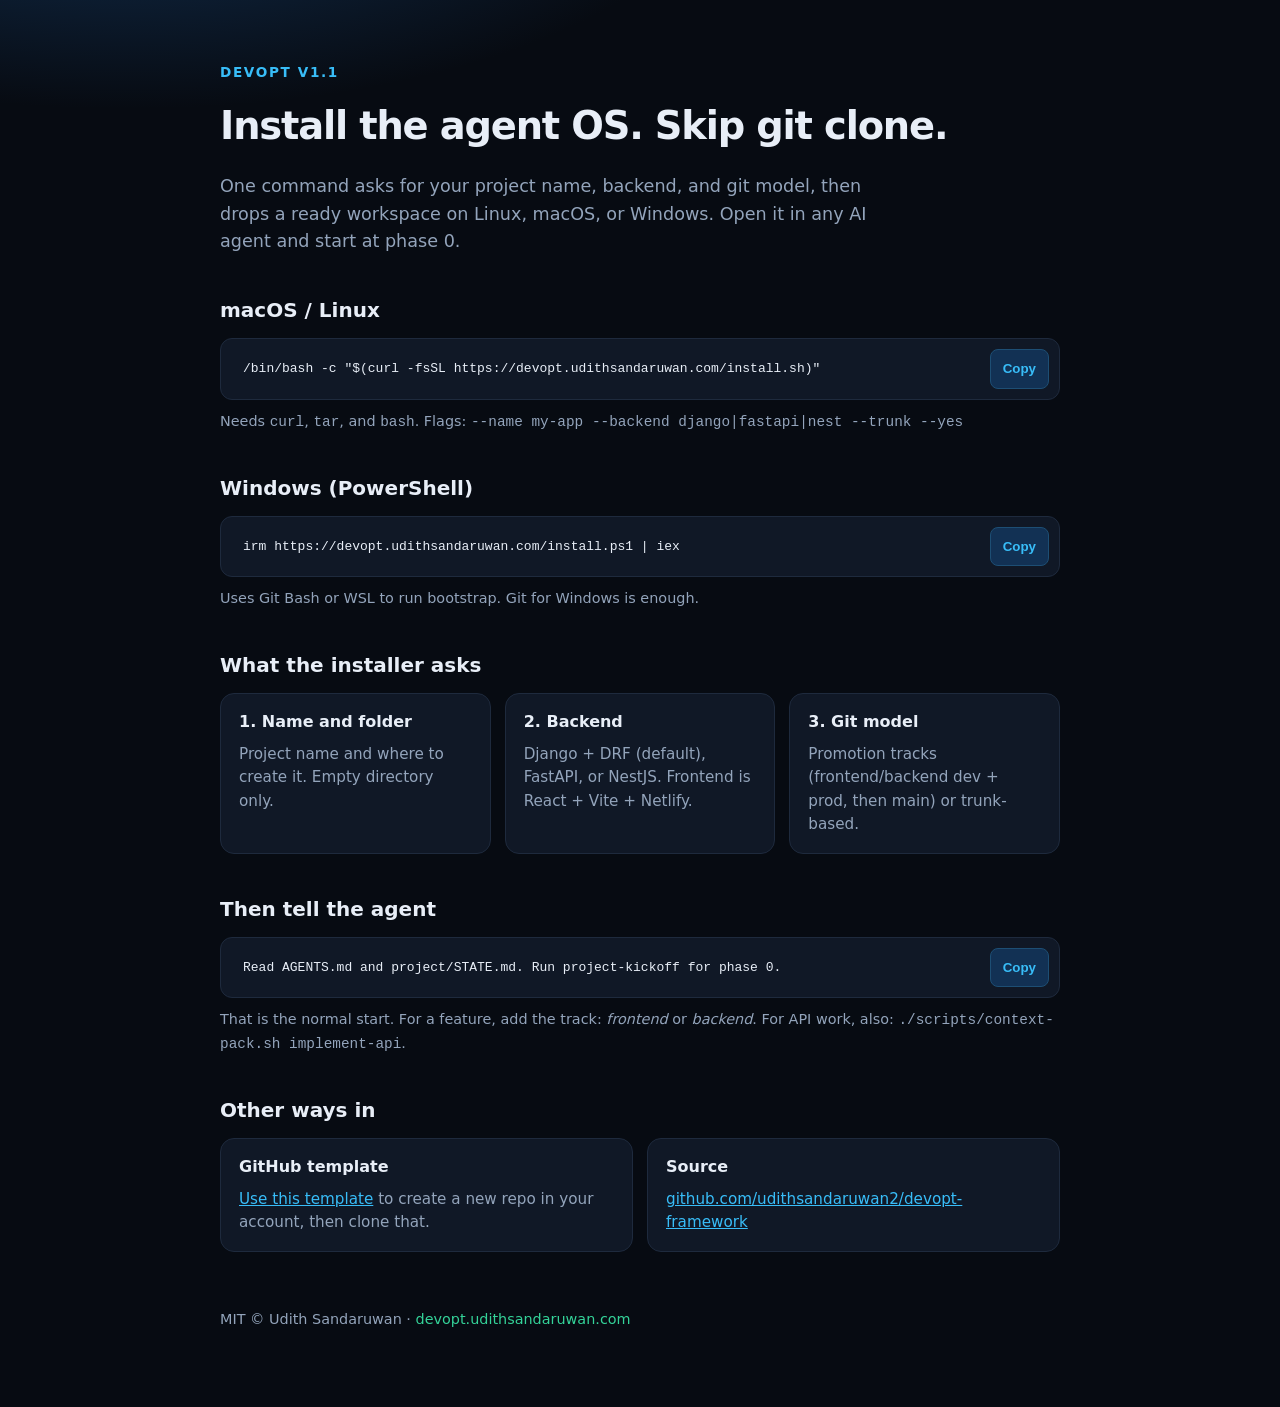
==== site/index.html @ 19ecd264 "feat(site): add one-command installer and GitHub Pages portal Let people install DevOpt without clon" ====
<!DOCTYPE html>
<html lang="en">
<head>
  <meta charset="utf-8">
  <meta name="viewport" content="width=device-width, initial-scale=1">
  <title>DevOpt — install without cloning</title>
  <meta name="description" content="One command to install the DevOpt agent project framework on Linux, macOS, or Windows. No git clone required.">
  <style>
    :root { --bg:#070b12; --card:#101826; --line:#1e2a3d; --text:#e8eef7; --muted:#93a4bb; --accent:#38bdf8; --ok:#34d399; }
    * { box-sizing: border-box; }
    body { margin:0; font:16px/1.55 ui-sans-serif,system-ui,-apple-system,Segoe UI,sans-serif; background:radial-gradient(1200px 500px at 10% -10%, #123154 0%, transparent 50%), var(--bg); color:var(--text); }
    main { max-width: 880px; margin: 0 auto; padding: 48px 20px 80px; }
    h1 { font-size: 2.4rem; letter-spacing: -.03em; margin: 0 0 8px; }
    .tag { color: var(--accent); font-weight: 700; font-size: .85rem; text-transform: uppercase; letter-spacing: .12em; }
    p.lead { color: var(--muted); font-size: 1.1rem; max-width: 42rem; }
    section { margin-top: 40px; }
    h2 { font-size: 1.25rem; margin: 0 0 12px; }
    .cmd { display:flex; gap:8px; align-items:stretch; background:var(--card); border:1px solid var(--line); border-radius:12px; padding:10px; }
    .cmd code { flex:1; font: 13px/1.5 ui-monospace, SFMono-Regular, Menlo, Consolas, monospace; white-space: pre-wrap; word-break: break-all; padding: 10px 12px; }
    button.copy { background:#123154; color:var(--accent); border:1px solid #1d4e74; border-radius:8px; padding:8px 12px; cursor:pointer; font-weight:600; }
    button.copy:hover { background:#16466c; }
    .grid { display:grid; grid-template-columns: repeat(auto-fit, minmax(240px,1fr)); gap:14px; }
    article { background:var(--card); border:1px solid var(--line); border-radius:14px; padding:16px 18px; }
    article h3 { margin:0 0 8px; font-size:1rem; }
    article p, article ol { margin:0; color:var(--muted); font-size:.95rem; }
    ol { padding-left: 1.2rem; }
    a { color: var(--accent); }
    footer { margin-top: 56px; color: var(--muted); font-size: .9rem; }
    .ok { color: var(--ok); }
  </style>
</head>
<body>
  <main>
    <p class="tag">DevOpt v1.1</p>
    <h1>Install the agent OS. Skip git clone.</h1>
    <p class="lead">One command asks for your project name, backend, and git model, then drops a ready workspace on Linux, macOS, or Windows. Open it in any AI agent and start at phase 0.</p>

    <section>
      <h2>macOS / Linux</h2>
      <div class="cmd">
        <code id="cmd-unix">/bin/bash -c "$(curl -fsSL https://devopt.udithsandaruwan.com/install.sh)"</code>
        <button class="copy" type="button" data-copy="cmd-unix">Copy</button>
      </div>
      <p style="color:var(--muted);font-size:.9rem;margin:10px 0 0">Needs <code>curl</code>, <code>tar</code>, and <code>bash</code>. Flags: <code>--name my-app --backend django|fastapi|nest --trunk --yes</code></p>
    </section>

    <section>
      <h2>Windows (PowerShell)</h2>
      <div class="cmd">
        <code id="cmd-win">irm https://devopt.udithsandaruwan.com/install.ps1 | iex</code>
        <button class="copy" type="button" data-copy="cmd-win">Copy</button>
      </div>
      <p style="color:var(--muted);font-size:.9rem;margin:10px 0 0">Uses Git Bash or WSL to run bootstrap. Git for Windows is enough.</p>
    </section>

    <section>
      <h2>What the installer asks</h2>
      <div class="grid">
        <article>
          <h3>1. Name and folder</h3>
          <p>Project name and where to create it. Empty directory only.</p>
        </article>
        <article>
          <h3>2. Backend</h3>
          <p>Django + DRF (default), FastAPI, or NestJS. Frontend is React + Vite + Netlify.</p>
        </article>
        <article>
          <h3>3. Git model</h3>
          <p>Promotion tracks (frontend/backend dev + prod, then main) or trunk-based.</p>
        </article>
      </div>
    </section>

    <section>
      <h2>Then tell the agent</h2>
      <div class="cmd">
        <code id="cmd-agent">Read AGENTS.md and project/STATE.md. Run project-kickoff for phase 0.</code>
        <button class="copy" type="button" data-copy="cmd-agent">Copy</button>
      </div>
      <p style="color:var(--muted);font-size:.9rem;margin:10px 0 0">That is the normal start. For a feature, add the track: <em>frontend</em> or <em>backend</em>. For API work, also: <code>./scripts/context-pack.sh implement-api</code>.</p>
    </section>

    <section>
      <h2>Other ways in</h2>
      <div class="grid">
        <article>
          <h3>GitHub template</h3>
          <p><a href="https://github.com/udithsandaruwan2/devopt-framework/generate">Use this template</a> to create a new repo in your account, then clone that.</p>
        </article>
        <article>
          <h3>Source</h3>
          <p><a href="https://github.com/udithsandaruwan2/devopt-framework">github.com/udithsandaruwan2/devopt-framework</a></p>
        </article>
      </div>
    </section>

    <footer>
      MIT © Udith Sandaruwan · <span class="ok">devopt.udithsandaruwan.com</span>
    </footer>
  </main>
  <script>
    document.querySelectorAll("button.copy").forEach((btn) => {
      btn.addEventListener("click", async () => {
        const el = document.getElementById(btn.dataset.copy);
        await navigator.clipboard.writeText(el.textContent.trim());
        btn.textContent = "Copied";
        setTimeout(() => { btn.textContent = "Copy"; }, 1400);
      });
    });
  </script>
</body>
</html>
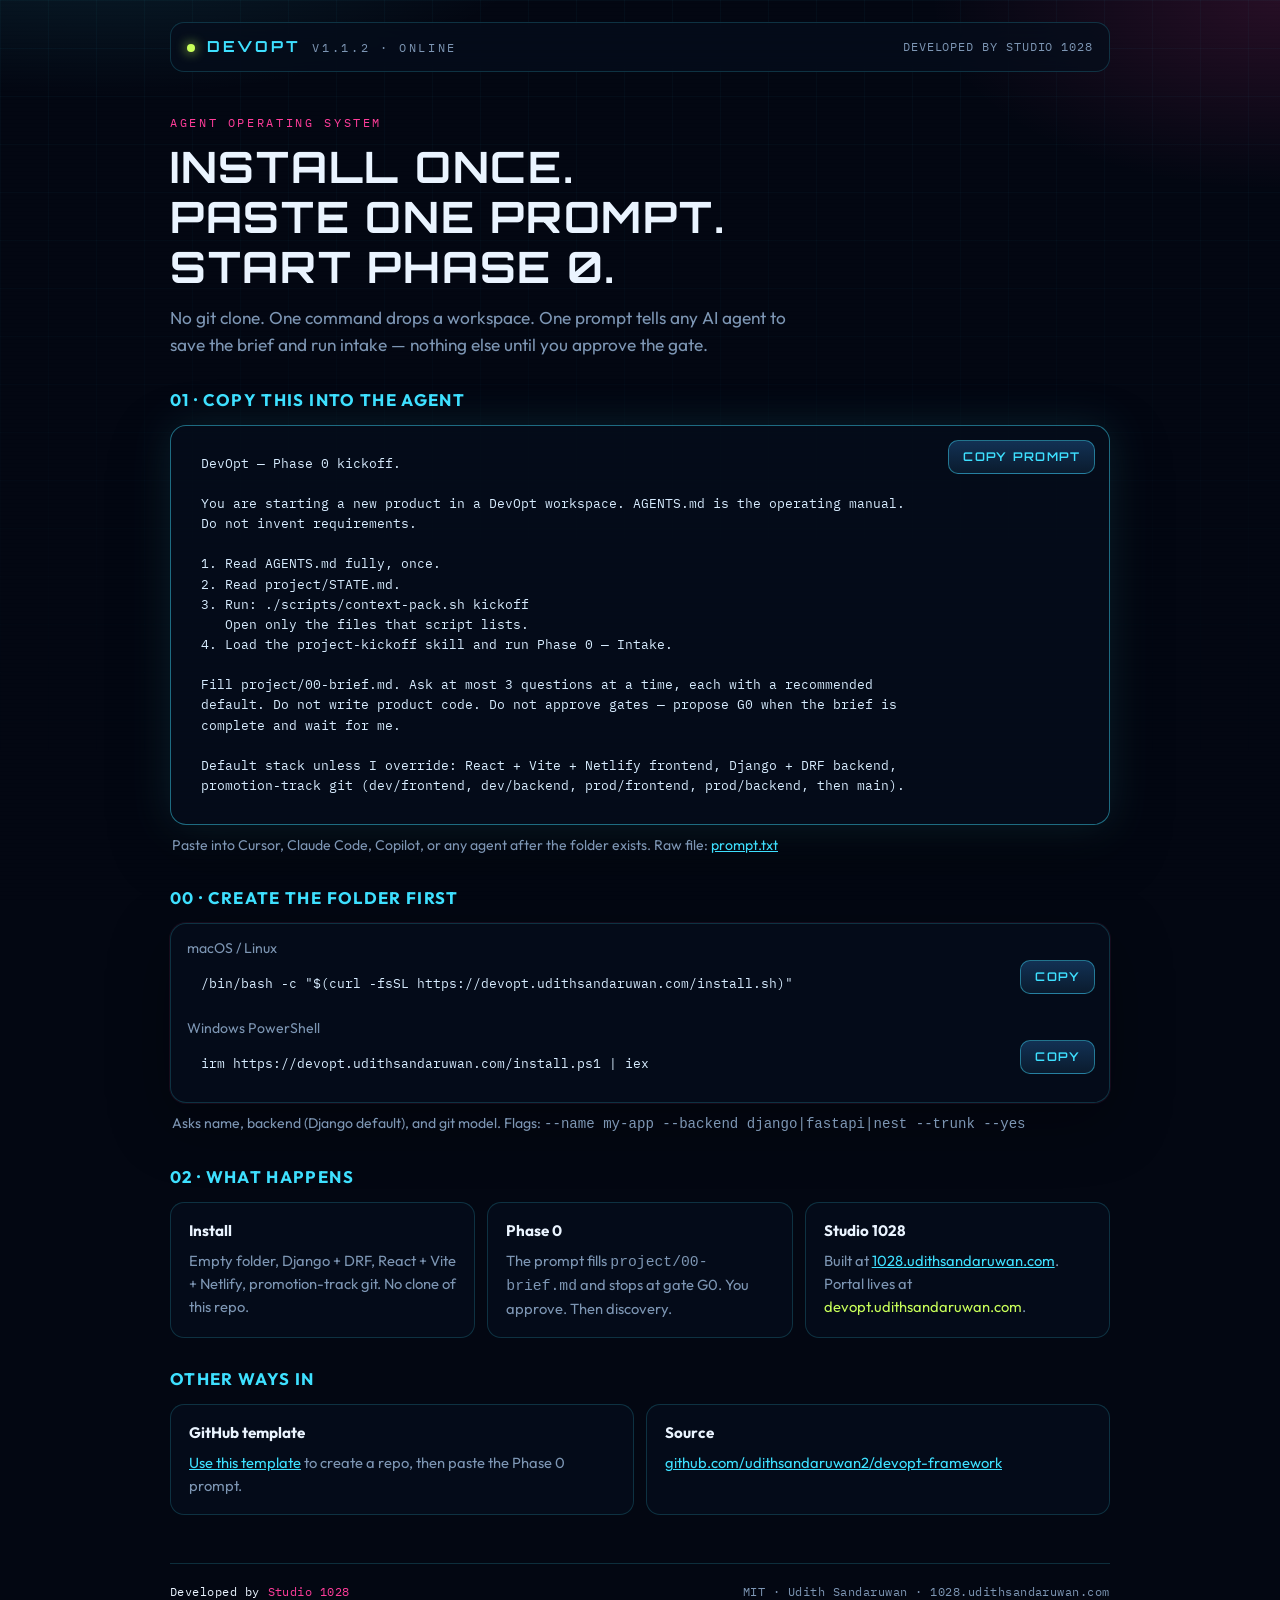
==== commit 5f1dd4c0: "feat(site): add Phase 0 copy prompt and Studio 1028 portal Give agents one pasteable kickoff, credit" ====
--- a/site/index.html
+++ b/site/index.html
@@ -3,81 +3,186 @@
 <head>
   <meta charset="utf-8">
   <meta name="viewport" content="width=device-width, initial-scale=1">
-  <title>DevOpt — install without cloning</title>
-  <meta name="description" content="One command to install the DevOpt agent project framework on Linux, macOS, or Windows. No git clone required.">
+  <title>DevOpt — agent OS · Studio 1028</title>
+  <meta name="description" content="Install DevOpt in one command, then paste one prompt to start Phase 0. Developed by Studio 1028.">
+  <link rel="preconnect" href="https://fonts.googleapis.com">
+  <link rel="preconnect" href="https://fonts.gstatic.com" crossorigin>
+  <link href="https://fonts.googleapis.com/css2?family=IBM+Plex+Mono:wght@400;500;600&family=Orbitron:wght@500;700&family=Outfit:wght@400;500;600;700&display=swap" rel="stylesheet">
   <style>
-    :root { --bg:#070b12; --card:#101826; --line:#1e2a3d; --text:#e8eef7; --muted:#93a4bb; --accent:#38bdf8; --ok:#34d399; }
+    :root {
+      --bg: #030712;
+      --cyan: #3ee0ff;
+      --magenta: #ff3d9a;
+      --lime: #c8ff5a;
+      --text: #eaf4ff;
+      --dim: #7d96b4;
+      --line: rgba(62, 224, 255, .18);
+      --panel: rgba(6, 14, 28, .78);
+    }
     * { box-sizing: border-box; }
-    body { margin:0; font:16px/1.55 ui-sans-serif,system-ui,-apple-system,Segoe UI,sans-serif; background:radial-gradient(1200px 500px at 10% -10%, #123154 0%, transparent 50%), var(--bg); color:var(--text); }
-    main { max-width: 880px; margin: 0 auto; padding: 48px 20px 80px; }
-    h1 { font-size: 2.4rem; letter-spacing: -.03em; margin: 0 0 8px; }
-    .tag { color: var(--accent); font-weight: 700; font-size: .85rem; text-transform: uppercase; letter-spacing: .12em; }
-    p.lead { color: var(--muted); font-size: 1.1rem; max-width: 42rem; }
-    section { margin-top: 40px; }
-    h2 { font-size: 1.25rem; margin: 0 0 12px; }
-    .cmd { display:flex; gap:8px; align-items:stretch; background:var(--card); border:1px solid var(--line); border-radius:12px; padding:10px; }
-    .cmd code { flex:1; font: 13px/1.5 ui-monospace, SFMono-Regular, Menlo, Consolas, monospace; white-space: pre-wrap; word-break: break-all; padding: 10px 12px; }
-    button.copy { background:#123154; color:var(--accent); border:1px solid #1d4e74; border-radius:8px; padding:8px 12px; cursor:pointer; font-weight:600; }
-    button.copy:hover { background:#16466c; }
-    .grid { display:grid; grid-template-columns: repeat(auto-fit, minmax(240px,1fr)); gap:14px; }
-    article { background:var(--card); border:1px solid var(--line); border-radius:14px; padding:16px 18px; }
-    article h3 { margin:0 0 8px; font-size:1rem; }
-    article p, article ol { margin:0; color:var(--muted); font-size:.95rem; }
-    ol { padding-left: 1.2rem; }
-    a { color: var(--accent); }
-    footer { margin-top: 56px; color: var(--muted); font-size: .9rem; }
-    .ok { color: var(--ok); }
+    html, body { margin: 0; min-height: 100%; }
+    body {
+      color: var(--text);
+      font: 16px/1.55 Outfit, ui-sans-serif, system-ui, sans-serif;
+      background:
+        radial-gradient(900px 420px at 8% -8%, rgba(62,224,255,.16), transparent 55%),
+        radial-gradient(700px 380px at 100% 0%, rgba(255,61,154,.14), transparent 50%),
+        radial-gradient(800px 500px at 50% 120%, rgba(200,255,90,.06), transparent 45%),
+        var(--bg);
+      overflow-x: hidden;
+    }
+    body::before {
+      content: "";
+      position: fixed; inset: 0; pointer-events: none; z-index: 0;
+      background-image:
+        linear-gradient(rgba(62,224,255,.05) 1px, transparent 1px),
+        linear-gradient(90deg, rgba(62,224,255,.05) 1px, transparent 1px);
+      background-size: 48px 48px;
+      mask-image: linear-gradient(180deg, rgba(0,0,0,.7), transparent 88%);
+    }
+    body::after {
+      content: "";
+      position: fixed; inset: 0; pointer-events: none; z-index: 1;
+      background: repeating-linear-gradient(transparent 0 3px, rgba(0,0,0,.08) 3px 4px);
+      opacity: .35;
+    }
+    .wrap { position: relative; z-index: 2; max-width: 980px; margin: 0 auto; padding: 22px 20px 72px; }
+    header {
+      display: flex; justify-content: space-between; align-items: center; gap: 16px;
+      border: 1px solid var(--line); border-radius: 14px; padding: 12px 16px;
+      background: var(--panel); backdrop-filter: blur(12px);
+    }
+    .brand { display: flex; align-items: baseline; gap: 12px; }
+    .logo { font-family: Orbitron, sans-serif; font-weight: 700; letter-spacing: .18em; font-size: .95rem; color: var(--cyan); }
+    .pulse { width: 8px; height: 8px; border-radius: 50%; background: var(--lime); box-shadow: 0 0 12px var(--lime); animation: pulse 1.8s infinite; }
+    @keyframes pulse { 50% { opacity: .35; } }
+    .studio {
+      font-family: IBM Plex Mono, monospace; font-size: .72rem; color: var(--dim);
+      text-decoration: none; letter-spacing: .08em; text-transform: uppercase;
+    }
+    .studio:hover { color: var(--cyan); }
+    .hero { margin: 42px 0 28px; }
+    .tag { font-family: IBM Plex Mono, monospace; font-size: .75rem; letter-spacing: .22em; text-transform: uppercase; color: var(--magenta); margin: 0 0 10px; }
+    h1 {
+      font-family: Orbitron, sans-serif; font-size: clamp(1.7rem, 4.4vw, 2.7rem);
+      letter-spacing: .04em; line-height: 1.15; margin: 0 0 14px; text-transform: uppercase;
+    }
+    .lead { max-width: 40rem; color: var(--dim); margin: 0; font-size: 1.08rem; }
+    section { margin-top: 28px; }
+    h2 { font-size: 1.05rem; letter-spacing: .08em; text-transform: uppercase; margin: 0 0 12px; color: var(--cyan); }
+    .panel {
+      background: var(--panel); border: 1px solid var(--line); border-radius: 16px; padding: 14px;
+      box-shadow: 0 0 0 1px rgba(255,61,154,.08), 0 20px 60px rgba(0,0,0,.35);
+    }
+    .panel.featured { border-color: rgba(62,224,255,.45); box-shadow: 0 0 40px rgba(62,224,255,.12), 0 20px 60px rgba(0,0,0,.4); }
+    .row { display: flex; gap: 10px; align-items: stretch; }
+    pre, code.cmd {
+      flex: 1; margin: 0; padding: 14px 16px; overflow: auto;
+      font: 13px/1.55 "IBM Plex Mono", ui-monospace, monospace;
+      white-space: pre-wrap; word-break: break-word; color: #d7ecff;
+    }
+    button.copy {
+      flex: 0 0 auto; align-self: flex-start;
+      background: linear-gradient(180deg, #123154, #0a1b2e);
+      color: var(--cyan); border: 1px solid rgba(62,224,255,.45);
+      border-radius: 10px; padding: 10px 14px; cursor: pointer;
+      font: 600 12px/1 Orbitron, sans-serif; letter-spacing: .12em; text-transform: uppercase;
+    }
+    button.copy:hover { background: #16466c; }
+    button.copy.copied { color: var(--lime); border-color: var(--lime); }
+    .hint { color: var(--dim); font-size: .88rem; margin: 10px 2px 0; }
+    .grid { display: grid; grid-template-columns: repeat(auto-fit, minmax(240px, 1fr)); gap: 12px; }
+    article { background: var(--panel); border: 1px solid var(--line); border-radius: 14px; padding: 16px 18px; }
+    article h3 { margin: 0 0 8px; font-size: .95rem; }
+    article p { margin: 0; color: var(--dim); font-size: .92rem; }
+    a { color: var(--cyan); }
+    footer {
+      margin-top: 48px; padding-top: 18px; border-top: 1px solid var(--line);
+      display: flex; justify-content: space-between; gap: 12px; flex-wrap: wrap;
+      font-family: IBM Plex Mono, monospace; font-size: .78rem; color: var(--dim); letter-spacing: .04em;
+    }
+    .sig { color: var(--text); text-decoration: none; }
+    .sig span { color: var(--magenta); }
+    @media (max-width: 700px) {
+      .row { flex-direction: column; }
+      button.copy { width: 100%; }
+      header { flex-wrap: wrap; }
+    }
   </style>
 </head>
 <body>
-  <main>
-    <p class="tag">DevOpt v1.1</p>
-    <h1>Install the agent OS. Skip git clone.</h1>
-    <p class="lead">One command asks for your project name, backend, and git model, then drops a ready workspace on Linux, macOS, or Windows. Open it in any AI agent and start at phase 0.</p>
-
-    <section>
-      <h2>macOS / Linux</h2>
-      <div class="cmd">
-        <code id="cmd-unix">/bin/bash -c "$(curl -fsSL https://devopt.udithsandaruwan.com/install.sh)"</code>
-        <button class="copy" type="button" data-copy="cmd-unix">Copy</button>
-      </div>
-      <p style="color:var(--muted);font-size:.9rem;margin:10px 0 0">Needs <code>curl</code>, <code>tar</code>, and <code>bash</code>. Flags: <code>--name my-app --backend django|fastapi|nest --trunk --yes</code></p>
-    </section>
-
-    <section>
-      <h2>Windows (PowerShell)</h2>
-      <div class="cmd">
-        <code id="cmd-win">irm https://devopt.udithsandaruwan.com/install.ps1 | iex</code>
-        <button class="copy" type="button" data-copy="cmd-win">Copy</button>
-      </div>
-      <p style="color:var(--muted);font-size:.9rem;margin:10px 0 0">Uses Git Bash or WSL to run bootstrap. Git for Windows is enough.</p>
-    </section>
-
-    <section>
-      <h2>What the installer asks</h2>
+  <div class="wrap">
+    <header>
+      <div class="brand">
+        <span class="pulse" aria-hidden="true"></span>
+        <span class="logo">DEVOPT</span>
+        <span class="tag" style="margin:0;color:var(--dim)">v1.1.2 · ONLINE</span>
+      </div>
+      <a class="studio" href="https://1028.udithsandaruwan.com">Developed by Studio 1028</a>
+    </header>
+
+    <div class="hero">
+      <p class="tag">Agent operating system</p>
+      <h1>Install once.<br>Paste one prompt.<br>Start Phase 0.</h1>
+      <p class="lead">No git clone. One command drops a workspace. One prompt tells any AI agent to save the brief and run intake — nothing else until you approve the gate.</p>
+    </div>
+
+    <section>
+      <h2>01 · Copy this into the agent</h2>
+      <div class="panel featured">
+        <div class="row">
+          <pre id="prompt-phase-0">DevOpt — Phase 0 kickoff.
+
+You are starting a new product in a DevOpt workspace. AGENTS.md is the operating manual. Do not invent requirements.
+
+1. Read AGENTS.md fully, once.
+2. Read project/STATE.md.
+3. Run: ./scripts/context-pack.sh kickoff
+   Open only the files that script lists.
+4. Load the project-kickoff skill and run Phase 0 — Intake.
+
+Fill project/00-brief.md. Ask at most 3 questions at a time, each with a recommended default. Do not write product code. Do not approve gates — propose G0 when the brief is complete and wait for me.
+
+Default stack unless I override: React + Vite + Netlify frontend, Django + DRF backend, promotion-track git (dev/frontend, dev/backend, prod/frontend, prod/backend, then main).</pre>
+          <button class="copy" type="button" data-copy="prompt-phase-0">Copy prompt</button>
+        </div>
+      </div>
+      <p class="hint">Paste into Cursor, Claude Code, Copilot, or any agent after the folder exists. Raw file: <a href="./prompt.txt">prompt.txt</a></p>
+    </section>
+
+    <section>
+      <h2>00 · Create the folder first</h2>
+      <div class="panel">
+        <p class="hint" style="margin-top:0">macOS / Linux</p>
+        <div class="row">
+          <code class="cmd" id="cmd-unix">/bin/bash -c "$(curl -fsSL https://devopt.udithsandaruwan.com/install.sh)"</code>
+          <button class="copy" type="button" data-copy="cmd-unix">Copy</button>
+        </div>
+        <p class="hint">Windows PowerShell</p>
+        <div class="row">
+          <code class="cmd" id="cmd-win">irm https://devopt.udithsandaruwan.com/install.ps1 | iex</code>
+          <button class="copy" type="button" data-copy="cmd-win">Copy</button>
+        </div>
+      </div>
+      <p class="hint">Asks name, backend (Django default), and git model. Flags: <code>--name my-app --backend django|fastapi|nest --trunk --yes</code></p>
+    </section>
+
+    <section>
+      <h2>02 · What happens</h2>
       <div class="grid">
         <article>
-          <h3>1. Name and folder</h3>
-          <p>Project name and where to create it. Empty directory only.</p>
-        </article>
-        <article>
-          <h3>2. Backend</h3>
-          <p>Django + DRF (default), FastAPI, or NestJS. Frontend is React + Vite + Netlify.</p>
-        </article>
-        <article>
-          <h3>3. Git model</h3>
-          <p>Promotion tracks (frontend/backend dev + prod, then main) or trunk-based.</p>
-        </article>
-      </div>
-    </section>
-
-    <section>
-      <h2>Then tell the agent</h2>
-      <div class="cmd">
-        <code id="cmd-agent">Read AGENTS.md and project/STATE.md. Run project-kickoff for phase 0.</code>
-        <button class="copy" type="button" data-copy="cmd-agent">Copy</button>
-      </div>
-      <p style="color:var(--muted);font-size:.9rem;margin:10px 0 0">That is the normal start. For a feature, add the track: <em>frontend</em> or <em>backend</em>. For API work, also: <code>./scripts/context-pack.sh implement-api</code>.</p>
+          <h3>Install</h3>
+          <p>Empty folder, Django + DRF, React + Vite + Netlify, promotion-track git. No clone of this repo.</p>
+        </article>
+        <article>
+          <h3>Phase 0</h3>
+          <p>The prompt fills <code>project/00-brief.md</code> and stops at gate G0. You approve. Then discovery.</p>
+        </article>
+        <article>
+          <h3>Studio 1028</h3>
+          <p>Built at <a href="https://1028.udithsandaruwan.com">1028.udithsandaruwan.com</a>. Portal lives at <span style="color:var(--lime)">devopt.udithsandaruwan.com</span>.</p>
+        </article>
+      </div>
     </section>
 
     <section>
@@ -85,7 +190,7 @@
       <div class="grid">
         <article>
           <h3>GitHub template</h3>
-          <p><a href="https://github.com/udithsandaruwan2/devopt-framework/generate">Use this template</a> to create a new repo in your account, then clone that.</p>
+          <p><a href="https://github.com/udithsandaruwan2/devopt-framework/generate">Use this template</a> to create a repo, then paste the Phase 0 prompt.</p>
         </article>
         <article>
           <h3>Source</h3>
@@ -95,16 +200,19 @@
     </section>
 
     <footer>
-      MIT © Udith Sandaruwan · <span class="ok">devopt.udithsandaruwan.com</span>
+      <a class="sig" href="https://1028.udithsandaruwan.com">Developed by <span>Studio 1028</span></a>
+      <span>MIT · Udith Sandaruwan · 1028.udithsandaruwan.com</span>
     </footer>
-  </main>
+  </div>
   <script>
     document.querySelectorAll("button.copy").forEach((btn) => {
       btn.addEventListener("click", async () => {
         const el = document.getElementById(btn.dataset.copy);
         await navigator.clipboard.writeText(el.textContent.trim());
+        btn.classList.add("copied");
+        const prev = btn.textContent;
         btn.textContent = "Copied";
-        setTimeout(() => { btn.textContent = "Copy"; }, 1400);
+        setTimeout(() => { btn.textContent = prev; btn.classList.remove("copied"); }, 1400);
       });
     });
   </script>
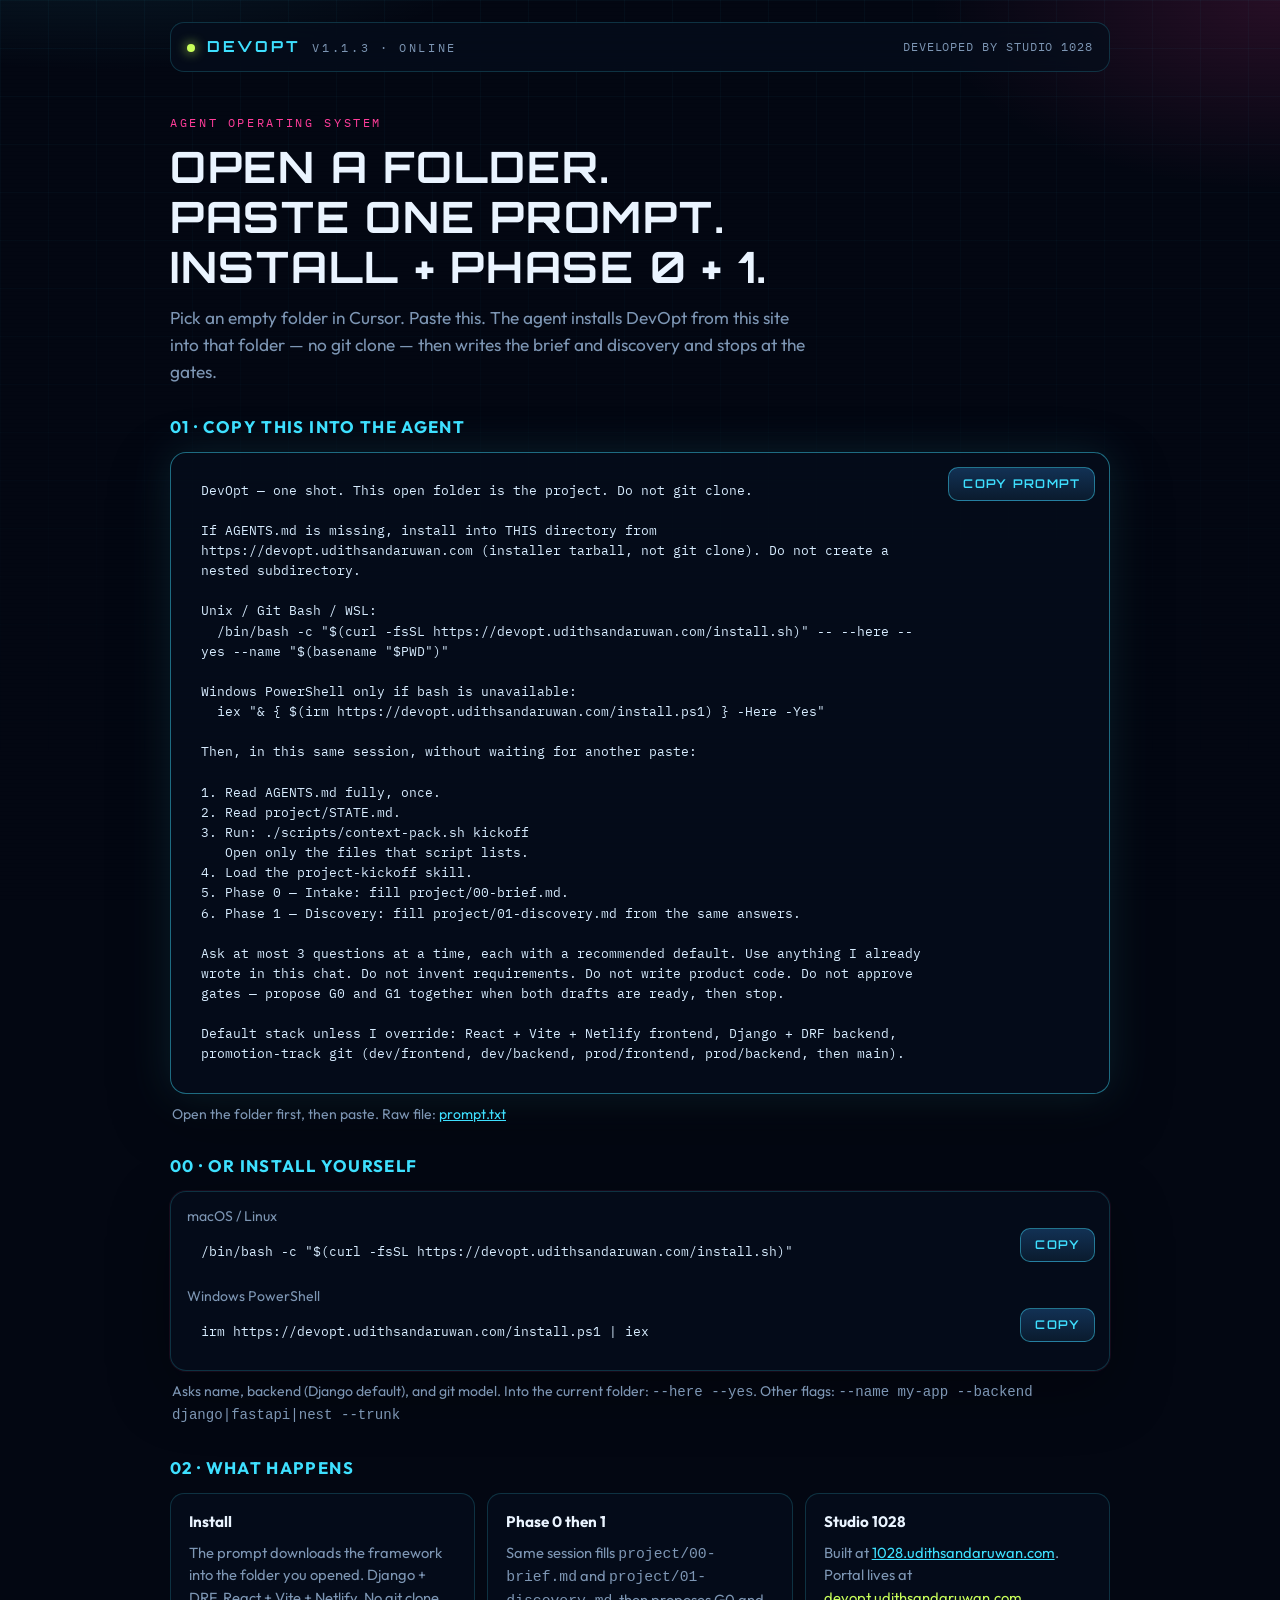
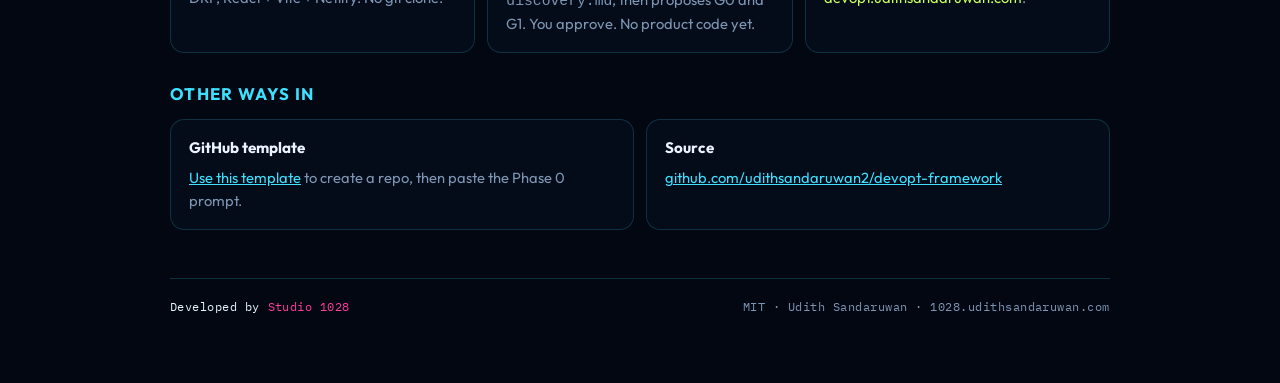
==== commit 3394215f: "feat(site): one-shot prompt installs into the open folder Paste once: the agent downloads DevOpt int" ====
--- a/site/index.html
+++ b/site/index.html
@@ -4,7 +4,7 @@
   <meta charset="utf-8">
   <meta name="viewport" content="width=device-width, initial-scale=1">
   <title>DevOpt — agent OS · Studio 1028</title>
-  <meta name="description" content="Install DevOpt in one command, then paste one prompt to start Phase 0. Developed by Studio 1028.">
+  <meta name="description" content="Open a folder, paste one prompt. The agent installs DevOpt from the portal and runs Phase 0 and Phase 1. Developed by Studio 1028.">
   <link rel="preconnect" href="https://fonts.googleapis.com">
   <link rel="preconnect" href="https://fonts.gstatic.com" crossorigin>
   <link href="https://fonts.googleapis.com/css2?family=IBM+Plex+Mono:wght@400;500;600&family=Orbitron:wght@500;700&family=Outfit:wght@400;500;600;700&display=swap" rel="stylesheet">
@@ -116,42 +116,52 @@
       <div class="brand">
         <span class="pulse" aria-hidden="true"></span>
         <span class="logo">DEVOPT</span>
-        <span class="tag" style="margin:0;color:var(--dim)">v1.1.2 · ONLINE</span>
+        <span class="tag" style="margin:0;color:var(--dim)">v1.1.3 · ONLINE</span>
       </div>
       <a class="studio" href="https://1028.udithsandaruwan.com">Developed by Studio 1028</a>
     </header>
 
     <div class="hero">
       <p class="tag">Agent operating system</p>
-      <h1>Install once.<br>Paste one prompt.<br>Start Phase 0.</h1>
-      <p class="lead">No git clone. One command drops a workspace. One prompt tells any AI agent to save the brief and run intake — nothing else until you approve the gate.</p>
+      <h1>Open a folder.<br>Paste one prompt.<br>Install + Phase 0 + 1.</h1>
+      <p class="lead">Pick an empty folder in Cursor. Paste this. The agent installs DevOpt from this site into that folder — no git clone — then writes the brief and discovery and stops at the gates.</p>
     </div>
 
     <section>
       <h2>01 · Copy this into the agent</h2>
       <div class="panel featured">
         <div class="row">
-          <pre id="prompt-phase-0">DevOpt — Phase 0 kickoff.
-
-You are starting a new product in a DevOpt workspace. AGENTS.md is the operating manual. Do not invent requirements.
+          <pre id="prompt-phase-0">DevOpt — one shot. This open folder is the project. Do not git clone.
+
+If AGENTS.md is missing, install into THIS directory from https://devopt.udithsandaruwan.com (installer tarball, not git clone). Do not create a nested subdirectory.
+
+Unix / Git Bash / WSL:
+  /bin/bash -c "$(curl -fsSL https://devopt.udithsandaruwan.com/install.sh)" -- --here --yes --name "$(basename "$PWD")"
+
+Windows PowerShell only if bash is unavailable:
+  iex "& { $(irm https://devopt.udithsandaruwan.com/install.ps1) } -Here -Yes"
+
+Then, in this same session, without waiting for another paste:
 
 1. Read AGENTS.md fully, once.
 2. Read project/STATE.md.
 3. Run: ./scripts/context-pack.sh kickoff
    Open only the files that script lists.
-4. Load the project-kickoff skill and run Phase 0 — Intake.
-
-Fill project/00-brief.md. Ask at most 3 questions at a time, each with a recommended default. Do not write product code. Do not approve gates — propose G0 when the brief is complete and wait for me.
+4. Load the project-kickoff skill.
+5. Phase 0 — Intake: fill project/00-brief.md.
+6. Phase 1 — Discovery: fill project/01-discovery.md from the same answers.
+
+Ask at most 3 questions at a time, each with a recommended default. Use anything I already wrote in this chat. Do not invent requirements. Do not write product code. Do not approve gates — propose G0 and G1 together when both drafts are ready, then stop.
 
 Default stack unless I override: React + Vite + Netlify frontend, Django + DRF backend, promotion-track git (dev/frontend, dev/backend, prod/frontend, prod/backend, then main).</pre>
           <button class="copy" type="button" data-copy="prompt-phase-0">Copy prompt</button>
         </div>
       </div>
-      <p class="hint">Paste into Cursor, Claude Code, Copilot, or any agent after the folder exists. Raw file: <a href="./prompt.txt">prompt.txt</a></p>
-    </section>
-
-    <section>
-      <h2>00 · Create the folder first</h2>
+      <p class="hint">Open the folder first, then paste. Raw file: <a href="./prompt.txt">prompt.txt</a></p>
+    </section>
+
+    <section>
+      <h2>00 · Or install yourself</h2>
       <div class="panel">
         <p class="hint" style="margin-top:0">macOS / Linux</p>
         <div class="row">
@@ -164,7 +174,7 @@
           <button class="copy" type="button" data-copy="cmd-win">Copy</button>
         </div>
       </div>
-      <p class="hint">Asks name, backend (Django default), and git model. Flags: <code>--name my-app --backend django|fastapi|nest --trunk --yes</code></p>
+      <p class="hint">Asks name, backend (Django default), and git model. Into the current folder: <code>--here --yes</code>. Other flags: <code>--name my-app --backend django|fastapi|nest --trunk</code></p>
     </section>
 
     <section>
@@ -172,11 +182,11 @@
       <div class="grid">
         <article>
           <h3>Install</h3>
-          <p>Empty folder, Django + DRF, React + Vite + Netlify, promotion-track git. No clone of this repo.</p>
-        </article>
-        <article>
-          <h3>Phase 0</h3>
-          <p>The prompt fills <code>project/00-brief.md</code> and stops at gate G0. You approve. Then discovery.</p>
+          <p>The prompt downloads the framework into the folder you opened. Django + DRF, React + Vite + Netlify. No git clone.</p>
+        </article>
+        <article>
+          <h3>Phase 0 then 1</h3>
+          <p>Same session fills <code>project/00-brief.md</code> and <code>project/01-discovery.md</code>, then proposes G0 and G1. You approve. No product code yet.</p>
         </article>
         <article>
           <h3>Studio 1028</h3>
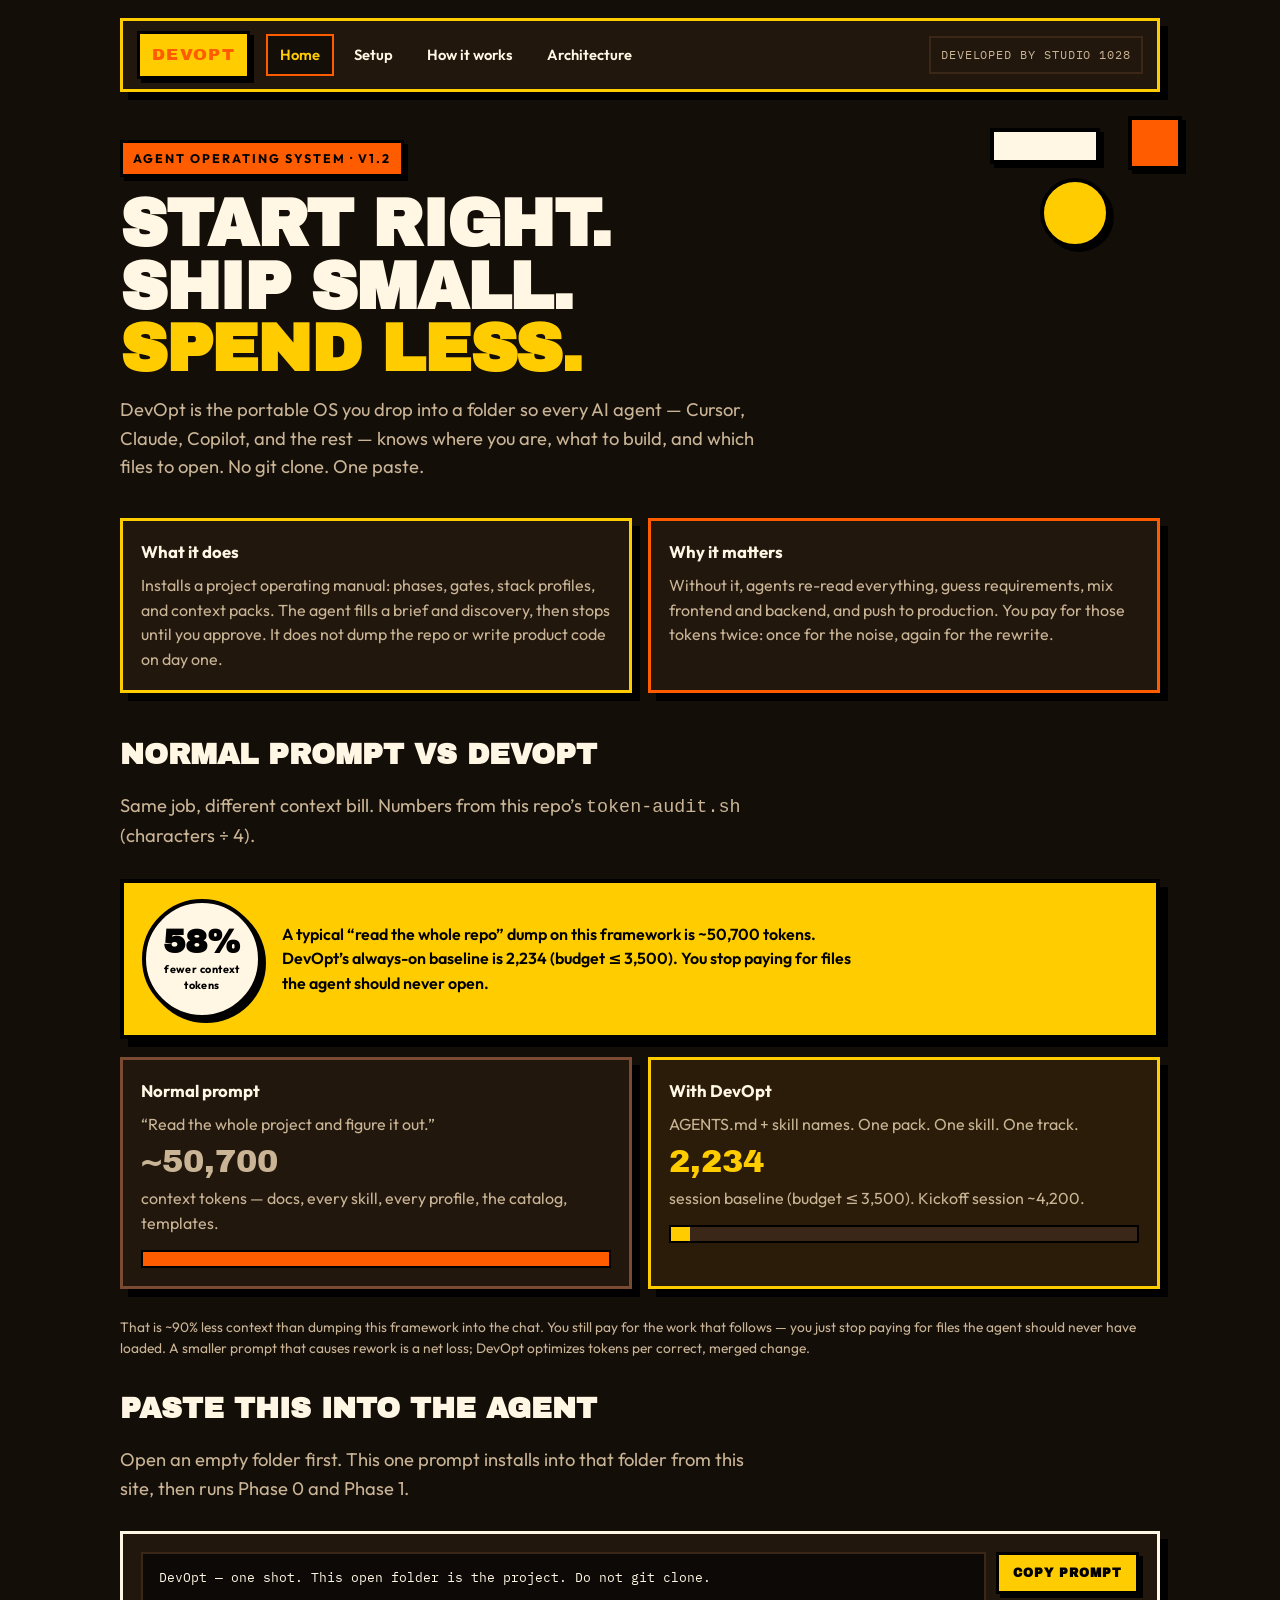
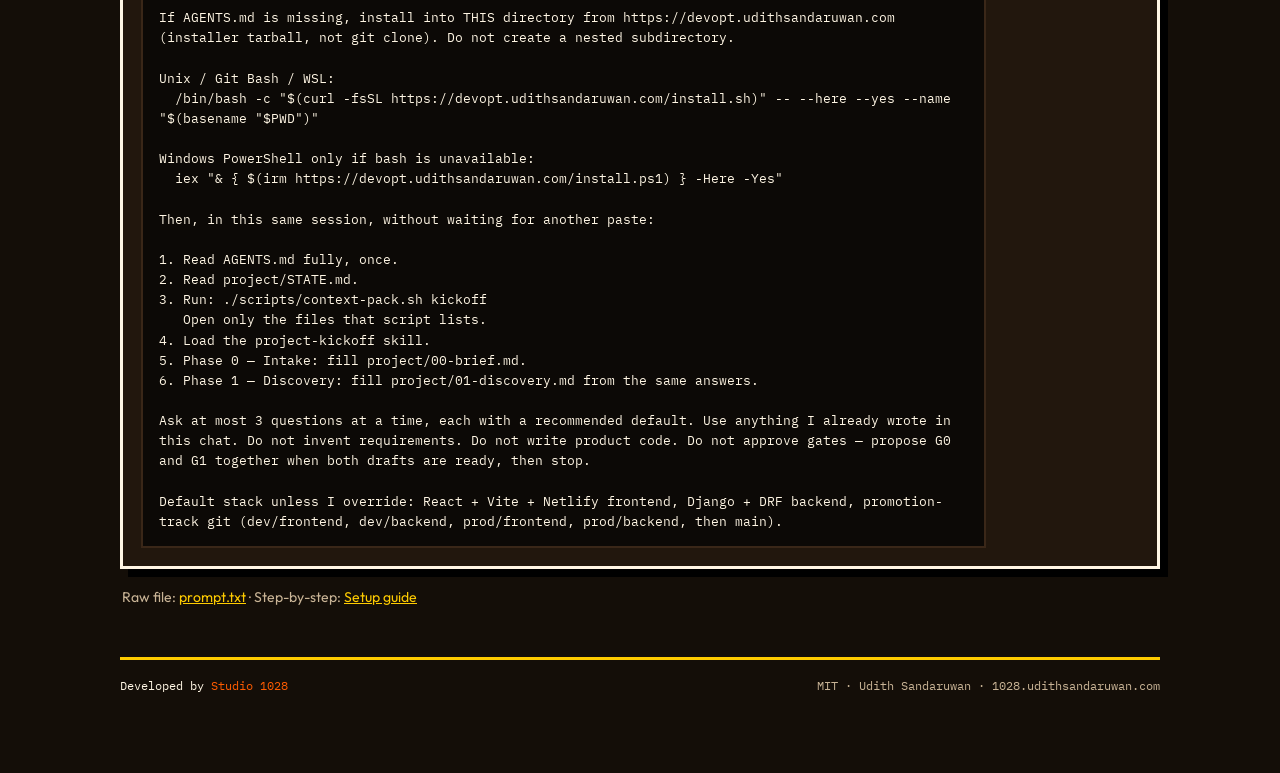
==== commit e37876e9: "feat(site): orange 2D portal with token savings and four pages Home explains what DevOpt is, why it " ====
--- a/site/index.html
+++ b/site/index.html
@@ -3,135 +3,80 @@
 <head>
   <meta charset="utf-8">
   <meta name="viewport" content="width=device-width, initial-scale=1">
-  <title>DevOpt — agent OS · Studio 1028</title>
-  <meta name="description" content="Open a folder, paste one prompt. The agent installs DevOpt from the portal and runs Phase 0 and Phase 1. Developed by Studio 1028.">
+  <title>DevOpt — the agent OS that spends ~90% fewer context tokens</title>
+  <meta name="description" content="DevOpt is a portable operating system for AI-assisted products. It stops agents from dumping the repo, guessing requirements, and shipping without you — about 90% fewer context tokens than a typical dump.">
   <link rel="preconnect" href="https://fonts.googleapis.com">
   <link rel="preconnect" href="https://fonts.gstatic.com" crossorigin>
-  <link href="https://fonts.googleapis.com/css2?family=IBM+Plex+Mono:wght@400;500;600&family=Orbitron:wght@500;700&family=Outfit:wght@400;500;600;700&display=swap" rel="stylesheet">
-  <style>
-    :root {
-      --bg: #030712;
-      --cyan: #3ee0ff;
-      --magenta: #ff3d9a;
-      --lime: #c8ff5a;
-      --text: #eaf4ff;
-      --dim: #7d96b4;
-      --line: rgba(62, 224, 255, .18);
-      --panel: rgba(6, 14, 28, .78);
-    }
-    * { box-sizing: border-box; }
-    html, body { margin: 0; min-height: 100%; }
-    body {
-      color: var(--text);
-      font: 16px/1.55 Outfit, ui-sans-serif, system-ui, sans-serif;
-      background:
-        radial-gradient(900px 420px at 8% -8%, rgba(62,224,255,.16), transparent 55%),
-        radial-gradient(700px 380px at 100% 0%, rgba(255,61,154,.14), transparent 50%),
-        radial-gradient(800px 500px at 50% 120%, rgba(200,255,90,.06), transparent 45%),
-        var(--bg);
-      overflow-x: hidden;
-    }
-    body::before {
-      content: "";
-      position: fixed; inset: 0; pointer-events: none; z-index: 0;
-      background-image:
-        linear-gradient(rgba(62,224,255,.05) 1px, transparent 1px),
-        linear-gradient(90deg, rgba(62,224,255,.05) 1px, transparent 1px);
-      background-size: 48px 48px;
-      mask-image: linear-gradient(180deg, rgba(0,0,0,.7), transparent 88%);
-    }
-    body::after {
-      content: "";
-      position: fixed; inset: 0; pointer-events: none; z-index: 1;
-      background: repeating-linear-gradient(transparent 0 3px, rgba(0,0,0,.08) 3px 4px);
-      opacity: .35;
-    }
-    .wrap { position: relative; z-index: 2; max-width: 980px; margin: 0 auto; padding: 22px 20px 72px; }
-    header {
-      display: flex; justify-content: space-between; align-items: center; gap: 16px;
-      border: 1px solid var(--line); border-radius: 14px; padding: 12px 16px;
-      background: var(--panel); backdrop-filter: blur(12px);
-    }
-    .brand { display: flex; align-items: baseline; gap: 12px; }
-    .logo { font-family: Orbitron, sans-serif; font-weight: 700; letter-spacing: .18em; font-size: .95rem; color: var(--cyan); }
-    .pulse { width: 8px; height: 8px; border-radius: 50%; background: var(--lime); box-shadow: 0 0 12px var(--lime); animation: pulse 1.8s infinite; }
-    @keyframes pulse { 50% { opacity: .35; } }
-    .studio {
-      font-family: IBM Plex Mono, monospace; font-size: .72rem; color: var(--dim);
-      text-decoration: none; letter-spacing: .08em; text-transform: uppercase;
-    }
-    .studio:hover { color: var(--cyan); }
-    .hero { margin: 42px 0 28px; }
-    .tag { font-family: IBM Plex Mono, monospace; font-size: .75rem; letter-spacing: .22em; text-transform: uppercase; color: var(--magenta); margin: 0 0 10px; }
-    h1 {
-      font-family: Orbitron, sans-serif; font-size: clamp(1.7rem, 4.4vw, 2.7rem);
-      letter-spacing: .04em; line-height: 1.15; margin: 0 0 14px; text-transform: uppercase;
-    }
-    .lead { max-width: 40rem; color: var(--dim); margin: 0; font-size: 1.08rem; }
-    section { margin-top: 28px; }
-    h2 { font-size: 1.05rem; letter-spacing: .08em; text-transform: uppercase; margin: 0 0 12px; color: var(--cyan); }
-    .panel {
-      background: var(--panel); border: 1px solid var(--line); border-radius: 16px; padding: 14px;
-      box-shadow: 0 0 0 1px rgba(255,61,154,.08), 0 20px 60px rgba(0,0,0,.35);
-    }
-    .panel.featured { border-color: rgba(62,224,255,.45); box-shadow: 0 0 40px rgba(62,224,255,.12), 0 20px 60px rgba(0,0,0,.4); }
-    .row { display: flex; gap: 10px; align-items: stretch; }
-    pre, code.cmd {
-      flex: 1; margin: 0; padding: 14px 16px; overflow: auto;
-      font: 13px/1.55 "IBM Plex Mono", ui-monospace, monospace;
-      white-space: pre-wrap; word-break: break-word; color: #d7ecff;
-    }
-    button.copy {
-      flex: 0 0 auto; align-self: flex-start;
-      background: linear-gradient(180deg, #123154, #0a1b2e);
-      color: var(--cyan); border: 1px solid rgba(62,224,255,.45);
-      border-radius: 10px; padding: 10px 14px; cursor: pointer;
-      font: 600 12px/1 Orbitron, sans-serif; letter-spacing: .12em; text-transform: uppercase;
-    }
-    button.copy:hover { background: #16466c; }
-    button.copy.copied { color: var(--lime); border-color: var(--lime); }
-    .hint { color: var(--dim); font-size: .88rem; margin: 10px 2px 0; }
-    .grid { display: grid; grid-template-columns: repeat(auto-fit, minmax(240px, 1fr)); gap: 12px; }
-    article { background: var(--panel); border: 1px solid var(--line); border-radius: 14px; padding: 16px 18px; }
-    article h3 { margin: 0 0 8px; font-size: .95rem; }
-    article p { margin: 0; color: var(--dim); font-size: .92rem; }
-    a { color: var(--cyan); }
-    footer {
-      margin-top: 48px; padding-top: 18px; border-top: 1px solid var(--line);
-      display: flex; justify-content: space-between; gap: 12px; flex-wrap: wrap;
-      font-family: IBM Plex Mono, monospace; font-size: .78rem; color: var(--dim); letter-spacing: .04em;
-    }
-    .sig { color: var(--text); text-decoration: none; }
-    .sig span { color: var(--magenta); }
-    @media (max-width: 700px) {
-      .row { flex-direction: column; }
-      button.copy { width: 100%; }
-      header { flex-wrap: wrap; }
-    }
-  </style>
+  <link href="https://fonts.googleapis.com/css2?family=Archivo+Black&family=IBM+Plex+Mono:wght@500&family=Outfit:wght@400;600;700&display=swap" rel="stylesheet">
+  <link rel="stylesheet" href="./assets/site.css">
 </head>
 <body>
   <div class="wrap">
-    <header>
-      <div class="brand">
-        <span class="pulse" aria-hidden="true"></span>
-        <span class="logo">DEVOPT</span>
-        <span class="tag" style="margin:0;color:var(--dim)">v1.1.3 · ONLINE</span>
-      </div>
+    <header class="bar">
+      <a class="mark" href="./">DEVOPT</a>
+      <nav>
+        <a href="./">Home</a>
+        <a href="./setup.html">Setup</a>
+        <a href="./how.html">How it works</a>
+        <a href="./architecture.html">Architecture</a>
+      </nav>
       <a class="studio" href="https://1028.udithsandaruwan.com">Developed by Studio 1028</a>
     </header>
 
-    <div class="hero">
-      <p class="tag">Agent operating system</p>
-      <h1>Open a folder.<br>Paste one prompt.<br>Install + Phase 0 + 1.</h1>
-      <p class="lead">Pick an empty folder in Cursor. Paste this. The agent installs DevOpt from this site into that folder — no git clone — then writes the brief and discovery and stops at the gates.</p>
-    </div>
+    <section class="hero">
+      <div class="shapes" aria-hidden="true">
+        <span class="shape sq"></span>
+        <span class="shape ci"></span>
+        <span class="shape rect"></span>
+      </div>
+      <p class="kicker">Agent operating system · v1.2</p>
+      <h1>Start right.<br>Ship small.<br><span>Spend less.</span></h1>
+      <p class="lead">DevOpt is the portable OS you drop into a folder so every AI agent — Cursor, Claude, Copilot, and the rest — knows where you are, what to build, and which files to open. No git clone. One paste.</p>
+    </section>
+
+    <section class="grid">
+      <article class="card what">
+        <h3>What it does</h3>
+        <p>Installs a project operating manual: phases, gates, stack profiles, and context packs. The agent fills a brief and discovery, then stops until you approve. It does not dump the repo or write product code on day one.</p>
+      </article>
+      <article class="card why">
+        <h3>Why it matters</h3>
+        <p>Without it, agents re-read everything, guess requirements, mix frontend and backend, and push to production. You pay for those tokens twice: once for the noise, again for the rewrite.</p>
+      </article>
+    </section>
 
     <section>
-      <h2>01 · Copy this into the agent</h2>
-      <div class="panel featured">
+      <h2 style="margin-top:40px">Normal prompt vs DevOpt</h2>
+      <p class="lead">Same job, different context bill. Numbers from this repo’s <code>token-audit.sh</code> (characters ÷ 4).</p>
+      <div class="save-banner">
+        <div class="pct"><span><b data-count="90">0%</b><small>fewer context tokens</small></span></div>
+        <p>A typical “read the whole repo” dump on this framework is ~50,700 tokens. DevOpt’s always-on baseline is 2,234 (budget ≤ 3,500). You stop paying for files the agent should never open.</p>
+      </div>
+      <div class="compare">
+        <article class="card bad">
+          <h3>Normal prompt</h3>
+          <p>“Read the whole project and figure it out.”</p>
+          <p class="stat">~50,700</p>
+          <p>context tokens — docs, every skill, every profile, the catalog, templates.</p>
+          <div class="bar-track"><div class="bar-fill" data-width="100%"></div></div>
+        </article>
+        <article class="card good">
+          <h3>With DevOpt</h3>
+          <p>AGENTS.md + skill names. One pack. One skill. One track.</p>
+          <p class="stat">2,234</p>
+          <p>session baseline (budget ≤ 3,500). Kickoff session ~4,200.</p>
+          <div class="bar-track"><div class="bar-fill thin" data-width="4%"></div></div>
+        </article>
+      </div>
+      <p class="note">That is ~90% less context than dumping this framework into the chat. You still pay for the work that follows — you just stop paying for files the agent should never have loaded. A smaller prompt that causes rework is a net loss; DevOpt optimizes tokens per correct, merged change.</p>
+    </section>
+
+    <section>
+      <h2>Paste this into the agent</h2>
+      <p class="lead">Open an empty folder first. This one prompt installs into that folder from this site, then runs Phase 0 and Phase 1.</p>
+      <div class="panel">
         <div class="row">
-          <pre id="prompt-phase-0">DevOpt — one shot. This open folder is the project. Do not git clone.
+          <pre id="prompt-one-shot">DevOpt — one shot. This open folder is the project. Do not git clone.
 
 If AGENTS.md is missing, install into THIS directory from https://devopt.udithsandaruwan.com (installer tarball, not git clone). Do not create a nested subdirectory.
 
@@ -154,59 +99,10 @@
 Ask at most 3 questions at a time, each with a recommended default. Use anything I already wrote in this chat. Do not invent requirements. Do not write product code. Do not approve gates — propose G0 and G1 together when both drafts are ready, then stop.
 
 Default stack unless I override: React + Vite + Netlify frontend, Django + DRF backend, promotion-track git (dev/frontend, dev/backend, prod/frontend, prod/backend, then main).</pre>
-          <button class="copy" type="button" data-copy="prompt-phase-0">Copy prompt</button>
+          <button class="copy" type="button" data-copy="prompt-one-shot">Copy prompt</button>
         </div>
       </div>
-      <p class="hint">Open the folder first, then paste. Raw file: <a href="./prompt.txt">prompt.txt</a></p>
-    </section>
-
-    <section>
-      <h2>00 · Or install yourself</h2>
-      <div class="panel">
-        <p class="hint" style="margin-top:0">macOS / Linux</p>
-        <div class="row">
-          <code class="cmd" id="cmd-unix">/bin/bash -c "$(curl -fsSL https://devopt.udithsandaruwan.com/install.sh)"</code>
-          <button class="copy" type="button" data-copy="cmd-unix">Copy</button>
-        </div>
-        <p class="hint">Windows PowerShell</p>
-        <div class="row">
-          <code class="cmd" id="cmd-win">irm https://devopt.udithsandaruwan.com/install.ps1 | iex</code>
-          <button class="copy" type="button" data-copy="cmd-win">Copy</button>
-        </div>
-      </div>
-      <p class="hint">Asks name, backend (Django default), and git model. Into the current folder: <code>--here --yes</code>. Other flags: <code>--name my-app --backend django|fastapi|nest --trunk</code></p>
-    </section>
-
-    <section>
-      <h2>02 · What happens</h2>
-      <div class="grid">
-        <article>
-          <h3>Install</h3>
-          <p>The prompt downloads the framework into the folder you opened. Django + DRF, React + Vite + Netlify. No git clone.</p>
-        </article>
-        <article>
-          <h3>Phase 0 then 1</h3>
-          <p>Same session fills <code>project/00-brief.md</code> and <code>project/01-discovery.md</code>, then proposes G0 and G1. You approve. No product code yet.</p>
-        </article>
-        <article>
-          <h3>Studio 1028</h3>
-          <p>Built at <a href="https://1028.udithsandaruwan.com">1028.udithsandaruwan.com</a>. Portal lives at <span style="color:var(--lime)">devopt.udithsandaruwan.com</span>.</p>
-        </article>
-      </div>
-    </section>
-
-    <section>
-      <h2>Other ways in</h2>
-      <div class="grid">
-        <article>
-          <h3>GitHub template</h3>
-          <p><a href="https://github.com/udithsandaruwan2/devopt-framework/generate">Use this template</a> to create a repo, then paste the Phase 0 prompt.</p>
-        </article>
-        <article>
-          <h3>Source</h3>
-          <p><a href="https://github.com/udithsandaruwan2/devopt-framework">github.com/udithsandaruwan2/devopt-framework</a></p>
-        </article>
-      </div>
+      <p class="hint">Raw file: <a href="./prompt.txt">prompt.txt</a> · Step-by-step: <a href="./setup.html">Setup guide</a></p>
     </section>
 
     <footer>
@@ -214,17 +110,6 @@
       <span>MIT · Udith Sandaruwan · 1028.udithsandaruwan.com</span>
     </footer>
   </div>
-  <script>
-    document.querySelectorAll("button.copy").forEach((btn) => {
-      btn.addEventListener("click", async () => {
-        const el = document.getElementById(btn.dataset.copy);
-        await navigator.clipboard.writeText(el.textContent.trim());
-        btn.classList.add("copied");
-        const prev = btn.textContent;
-        btn.textContent = "Copied";
-        setTimeout(() => { btn.textContent = prev; btn.classList.remove("copied"); }, 1400);
-      });
-    });
-  </script>
+  <script src="./assets/site.js"></script>
 </body>
 </html>
--- a/site/assets/site.css
+++ b/site/assets/site.css
@@ -0,0 +1,193 @@
+:root {
+  --ink: #140e08;
+  --ink-2: #22170d;
+  --paper: #fff6e4;
+  --muted: #c9b496;
+  --orange: #ff5c00;
+  --yellow: #ffcc00;
+  --line: #3a2718;
+  --shadow: 8px 8px 0 #000;
+  --shadow-sm: 4px 4px 0 #000;
+}
+* { box-sizing: border-box; }
+html, body { margin: 0; min-height: 100%; }
+html { scroll-behavior: smooth; }
+body {
+  color: var(--paper);
+  background: var(--ink);
+  font: 16px/1.55 Outfit, ui-sans-serif, system-ui, sans-serif;
+  overflow-x: hidden;
+}
+a { color: var(--yellow); }
+a:hover { color: var(--orange); }
+.wrap { position: relative; z-index: 2; max-width: 1080px; margin: 0 auto; padding: 18px 20px 80px; }
+
+.bar {
+  display: flex; align-items: center; gap: 16px; flex-wrap: wrap;
+  background: var(--ink-2); border: 3px solid var(--yellow); box-shadow: var(--shadow);
+  padding: 10px 14px; margin-bottom: 36px;
+}
+.mark {
+  font-family: "Archivo Black", sans-serif; font-size: 1.05rem; letter-spacing: .08em;
+  text-decoration: none; color: var(--orange); background: var(--yellow);
+  padding: 8px 12px; border: 3px solid #000; box-shadow: var(--shadow-sm);
+}
+.mark:hover { color: var(--ink); }
+nav { display: flex; flex-wrap: wrap; gap: 6px; flex: 1; }
+nav a {
+  text-decoration: none; color: var(--paper); font-weight: 600; font-size: .92rem;
+  padding: 8px 12px; border: 2px solid transparent;
+}
+nav a[aria-current="page"], nav a:hover {
+  border-color: var(--orange); background: var(--ink); color: var(--yellow);
+}
+.studio {
+  font-family: "IBM Plex Mono", monospace; font-size: .72rem; letter-spacing: .08em;
+  text-transform: uppercase; text-decoration: none; color: var(--muted);
+  border: 2px solid var(--line); padding: 8px 10px;
+}
+.studio:hover { color: var(--yellow); border-color: var(--yellow); }
+
+.hero { position: relative; padding: 12px 0 8px; }
+.kicker {
+  display: inline-block; background: var(--orange); color: #000; font-weight: 700;
+  font-size: .78rem; letter-spacing: .16em; text-transform: uppercase;
+  padding: 6px 10px; border: 3px solid #000; box-shadow: var(--shadow-sm); margin: 0 0 16px;
+}
+h1 {
+  font-family: "Archivo Black", sans-serif; font-size: clamp(2.1rem, 6vw, 4.1rem);
+  line-height: .95; letter-spacing: -.02em; margin: 0 0 16px; text-transform: uppercase;
+}
+h1 span { color: var(--yellow); }
+h2 {
+  font-family: "Archivo Black", sans-serif; font-size: clamp(1.3rem, 3vw, 1.8rem);
+  text-transform: uppercase; margin: 0 0 14px;
+}
+.lead { font-size: 1.15rem; color: var(--muted); max-width: 40rem; margin: 0 0 28px; }
+
+.grid { display: grid; grid-template-columns: repeat(auto-fit, minmax(240px, 1fr)); gap: 16px; }
+.card, .panel {
+  background: var(--ink-2); border: 3px solid var(--paper); box-shadow: var(--shadow);
+  padding: 18px; animation: pop-in .5s ease both;
+}
+.card h3, .panel h3 { margin: 0 0 8px; font-size: 1.05rem; }
+.card p { margin: 0; color: var(--muted); }
+.why { border-color: var(--orange); }
+.what { border-color: var(--yellow); }
+
+.save-banner {
+  display: flex; align-items: center; gap: 20px; flex-wrap: wrap;
+  background: var(--yellow); color: #000; border: 4px solid #000; box-shadow: var(--shadow);
+  padding: 16px 18px; margin: 28px 0 18px; animation: pop-in .5s ease both;
+}
+.save-banner p { margin: 0; max-width: 36rem; font-weight: 600; }
+.compare {
+  display: grid; grid-template-columns: 1fr 1fr; gap: 16px; align-items: stretch;
+  margin: 0 0 28px;
+}
+.compare .card { min-height: 220px; }
+.bad { border-color: #7a4a32; }
+.good { border-color: var(--yellow); background: #2a1c08; }
+.pct {
+  width: 120px; height: 120px; border-radius: 50%; flex: 0 0 120px;
+  background: var(--paper); color: #000; border: 4px solid #000; box-shadow: var(--shadow-sm);
+  display: grid; place-items: center; text-align: center;
+  font-family: "Archivo Black", sans-serif; line-height: 1;
+}
+.pct b { font-size: 2.1rem; display: block; }
+.pct small { font-family: Outfit, sans-serif; font-size: .68rem; font-weight: 700; letter-spacing: .04em; }
+.stat { font-family: "Archivo Black", sans-serif; font-size: 2rem; color: var(--orange); margin: 8px 0 4px; }
+.good .stat { color: var(--yellow); }
+.bar-track { height: 18px; background: #3a2718; border: 2px solid #000; margin-top: 14px; }
+.bar-fill { height: 100%; background: var(--orange); width: 0; transition: width 1.1s ease; }
+.bar-fill.thin { background: var(--yellow); }
+.note { color: var(--muted); font-size: .86rem; margin: 0 0 28px; }
+
+.panel { margin: 18px 0; }
+.row { display: flex; gap: 10px; align-items: stretch; }
+pre, code.cmd {
+  flex: 1; margin: 0; padding: 14px 16px; overflow: auto;
+  font: 13px/1.55 "IBM Plex Mono", ui-monospace, monospace;
+  white-space: pre-wrap; word-break: break-word; color: var(--paper);
+  background: #0c0906; border: 2px solid var(--line);
+}
+button.copy, .btn {
+  flex: 0 0 auto; align-self: flex-start; cursor: pointer; text-decoration: none;
+  background: var(--yellow); color: #000; border: 3px solid #000; box-shadow: var(--shadow-sm);
+  font: 700 12px/1 "Archivo Black", sans-serif; letter-spacing: .08em; text-transform: uppercase;
+  padding: 12px 14px;
+}
+button.copy:hover, .btn:hover { background: var(--orange); }
+button.copy:active, .btn:active { transform: translate(3px, 3px); box-shadow: none; }
+button.copy.copied { background: var(--paper); }
+
+.steps { counter-reset: step; display: grid; gap: 14px; }
+.step {
+  display: grid; grid-template-columns: 56px 1fr; gap: 14px; align-items: start;
+  background: var(--ink-2); border: 3px solid var(--paper); box-shadow: var(--shadow); padding: 16px;
+}
+.step i {
+  width: 56px; height: 56px; display: grid; place-items: center;
+  font-family: "Archivo Black", sans-serif; font-style: normal; font-size: 1.2rem;
+  background: var(--orange); color: #000; border: 3px solid #000;
+}
+.step:nth-child(even) i { background: var(--yellow); border-radius: 50%; }
+.step h3 { margin: 0 0 6px; }
+.step p { margin: 0; color: var(--muted); }
+
+.phase {
+  display: grid; grid-template-columns: repeat(auto-fill, minmax(140px, 1fr)); gap: 12px;
+}
+.tile {
+  min-height: 120px; padding: 14px; border: 3px solid #000; box-shadow: var(--shadow-sm);
+  background: var(--yellow); color: #000;
+}
+.tile:nth-child(even) { background: var(--orange); }
+.tile:nth-child(3n) { background: var(--paper); }
+.tile b { display: block; font-family: "Archivo Black", sans-serif; font-size: .85rem; margin-bottom: 6px; }
+.tile span { font-size: .86rem; }
+
+.arch { display: grid; gap: 12px; }
+.layer {
+  display: flex; flex-wrap: wrap; gap: 10px; align-items: center;
+  padding: 14px; border: 3px solid var(--yellow); background: var(--ink-2); box-shadow: var(--shadow-sm);
+}
+.chip {
+  padding: 8px 12px; border: 3px solid #000; background: var(--paper); color: #000; font-weight: 700;
+}
+.chip.round { border-radius: 999px; background: var(--yellow); }
+.chip.sq { background: var(--orange); }
+.hint { color: var(--muted); font-size: .88rem; margin: 10px 2px 0; }
+
+.shapes { position: absolute; inset: -20px -40px auto auto; width: 220px; height: 180px; pointer-events: none; }
+.shape { position: absolute; border: 4px solid #000; box-shadow: var(--shadow-sm); animation: float 5s ease-in-out infinite; }
+.shape.sq { width: 54px; height: 54px; background: var(--orange); top: 8px; right: 18px; }
+.shape.ci { width: 70px; height: 70px; border-radius: 50%; background: var(--yellow); top: 70px; right: 90px; animation-delay: .6s; }
+.shape.rect { width: 110px; height: 36px; background: var(--paper); top: 20px; right: 100px; animation-delay: 1.1s; }
+
+footer {
+  margin-top: 48px; padding-top: 16px; border-top: 3px solid var(--yellow);
+  display: flex; justify-content: space-between; gap: 12px; flex-wrap: wrap;
+  font-family: "IBM Plex Mono", monospace; font-size: .78rem; color: var(--muted);
+}
+.sig { color: var(--paper); text-decoration: none; }
+.sig span { color: var(--orange); }
+
+@keyframes float {
+  0%, 100% { transform: translateY(0); }
+  50% { transform: translateY(-12px); }
+}
+@keyframes pop-in {
+  from { transform: translateY(16px); }
+  to { transform: none; }
+}
+@media (max-width: 800px) {
+  .compare { grid-template-columns: 1fr; }
+  .row { flex-direction: column; }
+  button.copy, .btn { width: 100%; text-align: center; }
+  .shapes { display: none; }
+}
+@media (prefers-reduced-motion: reduce) {
+  *, *::before, *::after { animation: none !important; transition: none !important; }
+  html { scroll-behavior: auto; }
+}
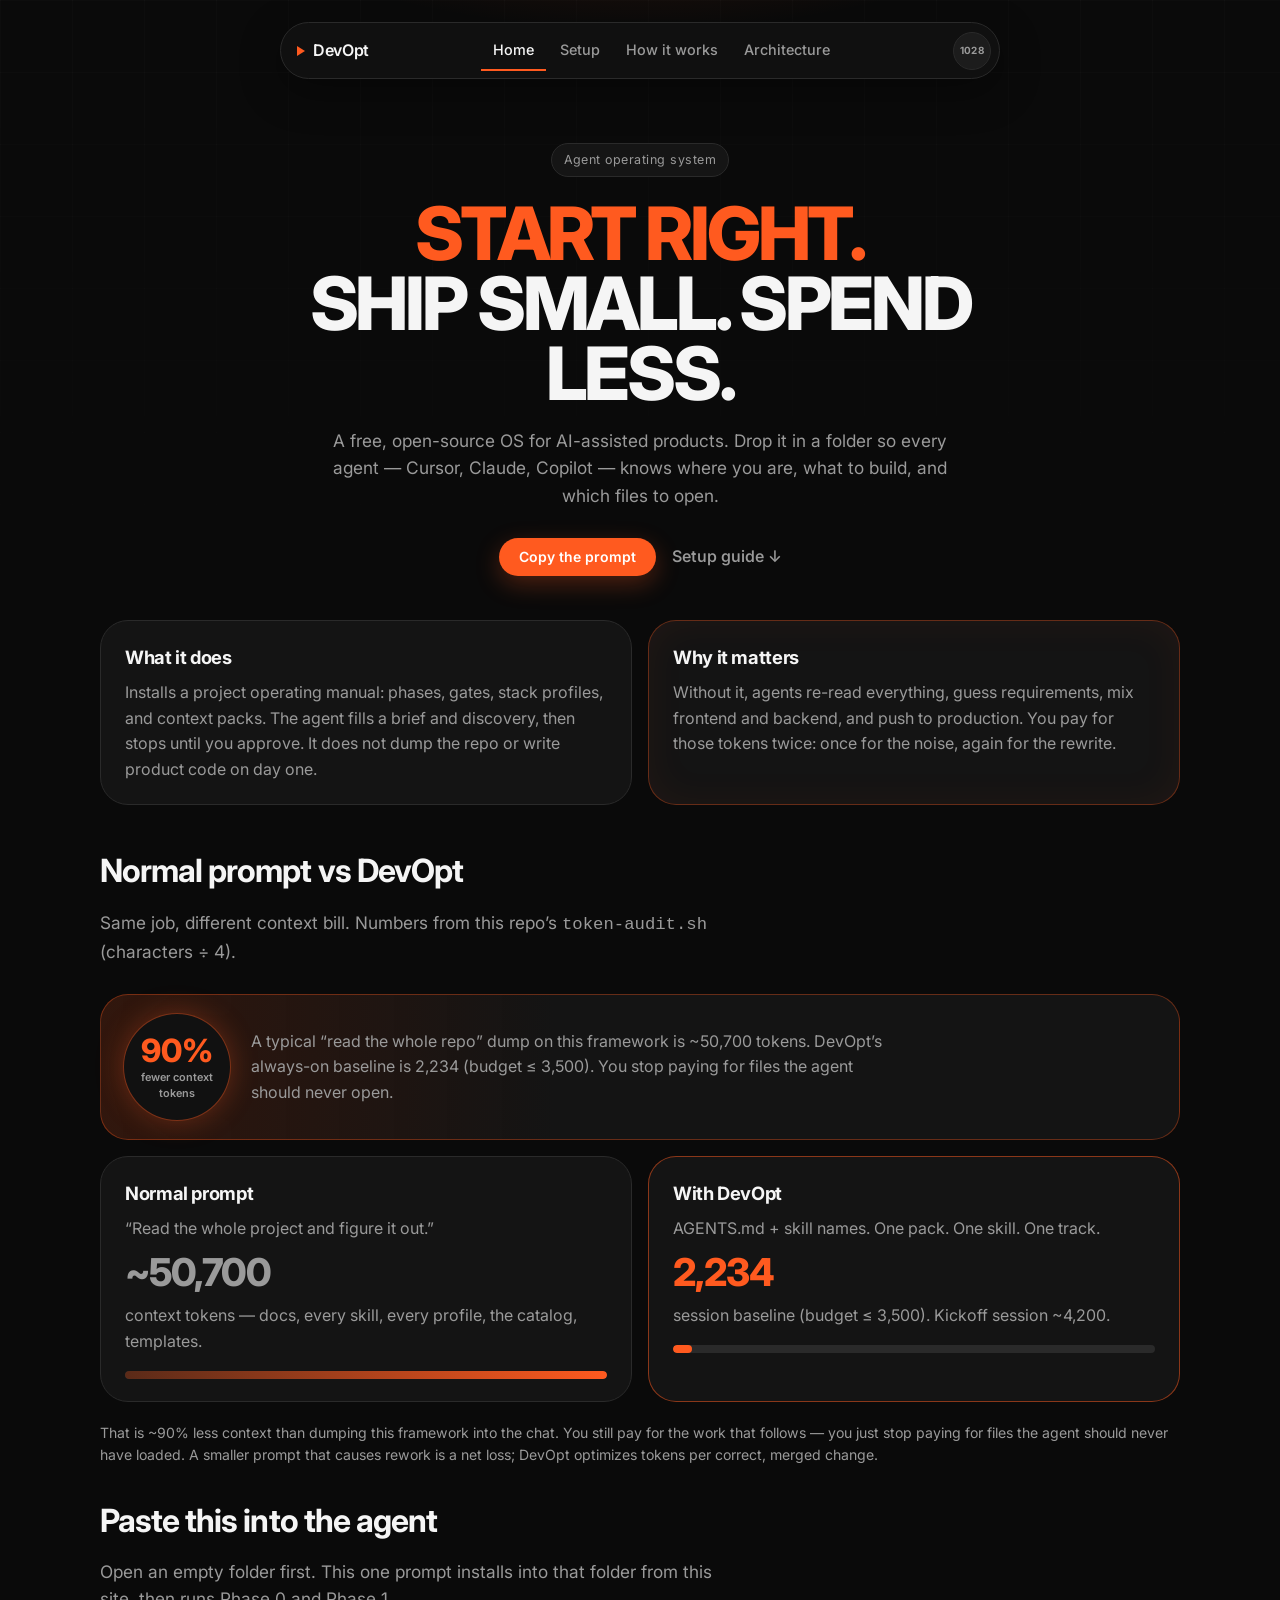
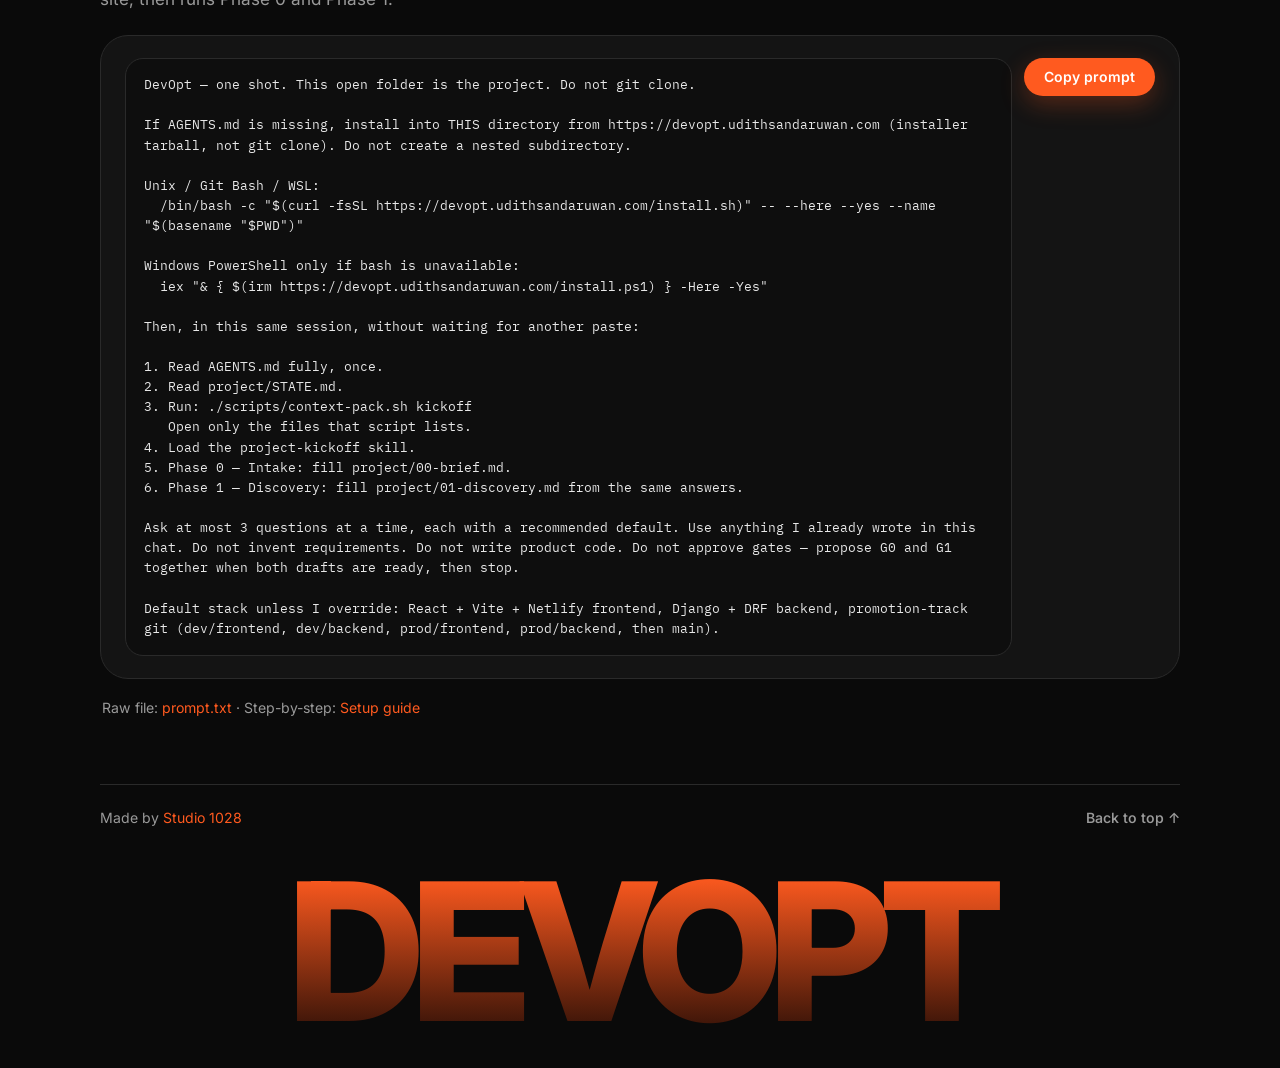
==== commit 640b7045: "feat(site): restyle portal to a dark pill-nav orange look Match the Plexo-style landing: glow, round" ====
--- a/site/index.html
+++ b/site/index.html
@@ -7,31 +7,30 @@
   <meta name="description" content="DevOpt is a portable operating system for AI-assisted products. It stops agents from dumping the repo, guessing requirements, and shipping without you — about 90% fewer context tokens than a typical dump.">
   <link rel="preconnect" href="https://fonts.googleapis.com">
   <link rel="preconnect" href="https://fonts.gstatic.com" crossorigin>
-  <link href="https://fonts.googleapis.com/css2?family=Archivo+Black&family=IBM+Plex+Mono:wght@500&family=Outfit:wght@400;600;700&display=swap" rel="stylesheet">
+  <link href="https://fonts.googleapis.com/css2?family=IBM+Plex+Mono:wght@500&family=Inter:wght@400;500;600;700;800&display=swap" rel="stylesheet">
   <link rel="stylesheet" href="./assets/site.css">
 </head>
-<body>
+<body id="top">
   <div class="wrap">
     <header class="bar">
-      <a class="mark" href="./">DEVOPT</a>
+      <a class="mark" href="./"><span aria-hidden="true"></span> DevOpt</a>
       <nav>
         <a href="./">Home</a>
         <a href="./setup.html">Setup</a>
         <a href="./how.html">How it works</a>
         <a href="./architecture.html">Architecture</a>
       </nav>
-      <a class="studio" href="https://1028.udithsandaruwan.com">Developed by Studio 1028</a>
+      <a class="orb" href="https://1028.udithsandaruwan.com" title="Studio 1028">1028</a>
     </header>
 
     <section class="hero">
-      <div class="shapes" aria-hidden="true">
-        <span class="shape sq"></span>
-        <span class="shape ci"></span>
-        <span class="shape rect"></span>
-      </div>
-      <p class="kicker">Agent operating system · v1.2</p>
-      <h1>Start right.<br>Ship small.<br><span>Spend less.</span></h1>
-      <p class="lead">DevOpt is the portable OS you drop into a folder so every AI agent — Cursor, Claude, Copilot, and the rest — knows where you are, what to build, and which files to open. No git clone. One paste.</p>
+      <p class="kicker">Agent operating system</p>
+      <h1><span>Start right.</span><br>Ship small. Spend less.</h1>
+      <p class="lead">A free, open-source OS for AI-assisted products. Drop it in a folder so every agent — Cursor, Claude, Copilot — knows where you are, what to build, and which files to open.</p>
+      <p class="hero-actions">
+        <a class="btn" href="#prompt">Copy the prompt</a>
+        <a class="ghost" href="./setup.html">Setup guide ↓</a>
+      </p>
     </section>
 
     <section class="grid">
@@ -71,7 +70,7 @@
       <p class="note">That is ~90% less context than dumping this framework into the chat. You still pay for the work that follows — you just stop paying for files the agent should never have loaded. A smaller prompt that causes rework is a net loss; DevOpt optimizes tokens per correct, merged change.</p>
     </section>
 
-    <section>
+    <section id="prompt">
       <h2>Paste this into the agent</h2>
       <p class="lead">Open an empty folder first. This one prompt installs into that folder from this site, then runs Phase 0 and Phase 1.</p>
       <div class="panel">
@@ -106,8 +105,11 @@
     </section>
 
     <footer>
-      <a class="sig" href="https://1028.udithsandaruwan.com">Developed by <span>Studio 1028</span></a>
-      <span>MIT · Udith Sandaruwan · 1028.udithsandaruwan.com</span>
+      <div class="foot-row">
+        <a class="sig" href="https://1028.udithsandaruwan.com">Made by <span>Studio 1028</span></a>
+        <a class="ghost" href="#top">Back to top ↑</a>
+      </div>
+      <p class="wordmark">DEVOPT</p>
     </footer>
   </div>
   <script src="./assets/site.js"></script>
--- a/site/assets/site.css
+++ b/site/assets/site.css
@@ -1,191 +1,211 @@
 :root {
-  --ink: #140e08;
-  --ink-2: #22170d;
-  --paper: #fff6e4;
-  --muted: #c9b496;
-  --orange: #ff5c00;
-  --yellow: #ffcc00;
-  --line: #3a2718;
-  --shadow: 8px 8px 0 #000;
-  --shadow-sm: 4px 4px 0 #000;
+  --bg: #0a0a0a;
+  --card: #141414;
+  --card-2: #1a1a1a;
+  --line: #2a2a2a;
+  --text: #f5f5f5;
+  --muted: #9a9a9a;
+  --orange: #ff5a1f;
+  --orange-2: #ff7a3d;
+  --glow: rgba(255, 90, 31, .28);
 }
 * { box-sizing: border-box; }
+html { scroll-behavior: smooth; }
 html, body { margin: 0; min-height: 100%; }
-html { scroll-behavior: smooth; }
 body {
-  color: var(--paper);
-  background: var(--ink);
-  font: 16px/1.55 Outfit, ui-sans-serif, system-ui, sans-serif;
+  color: var(--text);
+  font: 16px/1.6 Inter, ui-sans-serif, system-ui, sans-serif;
+  background:
+    radial-gradient(900px 420px at 50% -8%, var(--glow), transparent 58%),
+    var(--bg);
   overflow-x: hidden;
 }
-a { color: var(--yellow); }
-a:hover { color: var(--orange); }
-.wrap { position: relative; z-index: 2; max-width: 1080px; margin: 0 auto; padding: 18px 20px 80px; }
+body::before {
+  content: "";
+  position: fixed; inset: 0; pointer-events: none; z-index: 0;
+  background-image:
+    linear-gradient(rgba(255,255,255,.03) 1px, transparent 1px),
+    linear-gradient(90deg, rgba(255,255,255,.03) 1px, transparent 1px);
+  background-size: 72px 72px;
+  mask-image: linear-gradient(180deg, rgba(0,0,0,.55), transparent 70%);
+}
+a { color: var(--orange); text-decoration: none; }
+a:hover { color: var(--orange-2); }
+.wrap { position: relative; z-index: 2; max-width: 1120px; margin: 0 auto; padding: 22px 20px 40px; }
 
 .bar {
-  display: flex; align-items: center; gap: 16px; flex-wrap: wrap;
-  background: var(--ink-2); border: 3px solid var(--yellow); box-shadow: var(--shadow);
-  padding: 10px 14px; margin-bottom: 36px;
+  position: sticky; top: 16px; z-index: 20;
+  display: flex; align-items: center; gap: 8px;
+  width: min(720px, 100%); margin: 0 auto 56px;
+  padding: 7px 8px 7px 16px;
+  background: rgba(18,18,18,.86);
+  border: 1px solid var(--line);
+  border-radius: 999px;
+  backdrop-filter: blur(16px);
+  box-shadow: 0 12px 40px rgba(0,0,0,.35);
 }
 .mark {
-  font-family: "Archivo Black", sans-serif; font-size: 1.05rem; letter-spacing: .08em;
-  text-decoration: none; color: var(--orange); background: var(--yellow);
-  padding: 8px 12px; border: 3px solid #000; box-shadow: var(--shadow-sm);
-}
-.mark:hover { color: var(--ink); }
-nav { display: flex; flex-wrap: wrap; gap: 6px; flex: 1; }
+  display: flex; align-items: center; gap: 8px;
+  color: var(--text); font-weight: 600; letter-spacing: -.02em; white-space: nowrap;
+}
+.mark span {
+  display: inline-block; width: 0; height: 0;
+  border-style: solid; border-width: 5px 0 5px 8px;
+  border-color: transparent transparent transparent var(--orange);
+}
+.mark:hover { color: var(--text); }
+nav { display: flex; justify-content: center; gap: 2px; flex: 1; }
 nav a {
-  text-decoration: none; color: var(--paper); font-weight: 600; font-size: .92rem;
-  padding: 8px 12px; border: 2px solid transparent;
-}
-nav a[aria-current="page"], nav a:hover {
-  border-color: var(--orange); background: var(--ink); color: var(--yellow);
-}
-.studio {
-  font-family: "IBM Plex Mono", monospace; font-size: .72rem; letter-spacing: .08em;
-  text-transform: uppercase; text-decoration: none; color: var(--muted);
-  border: 2px solid var(--line); padding: 8px 10px;
-}
-.studio:hover { color: var(--yellow); border-color: var(--yellow); }
-
-.hero { position: relative; padding: 12px 0 8px; }
+  color: var(--muted); font-size: .9rem; font-weight: 500;
+  padding: 8px 12px; border-radius: 999px;
+}
+nav a:hover { color: var(--text); background: #1f1f1f; }
+nav a[aria-current="page"] {
+  color: var(--text);
+  box-shadow: inset 0 -2px 0 var(--orange);
+  border-radius: 0;
+  padding-bottom: 10px;
+}
+.orb {
+  width: 38px; height: 38px; border-radius: 50%;
+  display: grid; place-items: center;
+  background: #1c1c1c; border: 1px solid var(--line);
+  color: var(--muted); font-size: .62rem; font-weight: 700; letter-spacing: .04em;
+}
+.orb:hover { color: var(--orange); border-color: var(--orange); }
+
+.hero { text-align: center; padding: 8px 0 28px; max-width: 820px; margin: 0 auto; }
 .kicker {
-  display: inline-block; background: var(--orange); color: #000; font-weight: 700;
-  font-size: .78rem; letter-spacing: .16em; text-transform: uppercase;
-  padding: 6px 10px; border: 3px solid #000; box-shadow: var(--shadow-sm); margin: 0 0 16px;
+  display: inline-block; margin: 0 0 22px;
+  padding: 6px 12px; border-radius: 999px;
+  border: 1px solid var(--line); background: #151515;
+  color: var(--muted); font-size: .78rem; letter-spacing: .04em;
 }
 h1 {
-  font-family: "Archivo Black", sans-serif; font-size: clamp(2.1rem, 6vw, 4.1rem);
-  line-height: .95; letter-spacing: -.02em; margin: 0 0 16px; text-transform: uppercase;
-}
-h1 span { color: var(--yellow); }
+  font-size: clamp(2.4rem, 7vw, 4.6rem);
+  font-weight: 800; letter-spacing: -.045em; line-height: .95;
+  margin: 0 0 18px; text-transform: uppercase;
+}
+h1 span { color: var(--orange); }
 h2 {
-  font-family: "Archivo Black", sans-serif; font-size: clamp(1.3rem, 3vw, 1.8rem);
-  text-transform: uppercase; margin: 0 0 14px;
-}
-.lead { font-size: 1.15rem; color: var(--muted); max-width: 40rem; margin: 0 0 28px; }
-
-.grid { display: grid; grid-template-columns: repeat(auto-fit, minmax(240px, 1fr)); gap: 16px; }
-.card, .panel {
-  background: var(--ink-2); border: 3px solid var(--paper); box-shadow: var(--shadow);
-  padding: 18px; animation: pop-in .5s ease both;
-}
-.card h3, .panel h3 { margin: 0 0 8px; font-size: 1.05rem; }
+  font-size: clamp(1.4rem, 3vw, 2rem);
+  font-weight: 700; letter-spacing: -.03em; margin: 0 0 12px;
+}
+.lead { color: var(--muted); font-size: 1.08rem; max-width: 40rem; margin: 0 0 22px; }
+.hero .lead { margin: 0 auto 28px; }
+
+.hero-actions { display: flex; justify-content: center; align-items: center; gap: 16px; flex-wrap: wrap; }
+.btn, button.copy {
+  display: inline-flex; align-items: center; justify-content: center; gap: 8px;
+  background: var(--orange); color: #fff; border: 0; border-radius: 999px;
+  padding: 12px 20px; cursor: pointer; font: 600 14px/1 Inter, sans-serif;
+  box-shadow: 0 8px 24px var(--glow); transition: transform .2s ease, background .2s ease;
+}
+.btn:hover, button.copy:hover { background: var(--orange-2); color: #fff; transform: translateY(-1px); }
+.btn:active, button.copy:active { transform: none; }
+button.copy.copied { background: #2a2a2a; }
+.ghost { color: var(--muted); font-weight: 550; }
+.ghost:hover { color: var(--text); }
+
+.grid { display: grid; grid-template-columns: repeat(auto-fit, minmax(260px, 1fr)); gap: 16px; }
+.card, .panel, .step, .layer {
+  background: var(--card);
+  border: 1px solid var(--line);
+  border-radius: 28px;
+  padding: 22px 24px;
+}
+.card h3, .panel h3 { margin: 0 0 8px; font-size: 1.15rem; letter-spacing: -.02em; }
 .card p { margin: 0; color: var(--muted); }
-.why { border-color: var(--orange); }
-.what { border-color: var(--yellow); }
+.what, .why { min-height: 160px; }
+.why { border-color: rgba(255,90,31,.35); box-shadow: inset 0 0 40px rgba(255,90,31,.06); }
 
 .save-banner {
   display: flex; align-items: center; gap: 20px; flex-wrap: wrap;
-  background: var(--yellow); color: #000; border: 4px solid #000; box-shadow: var(--shadow);
-  padding: 16px 18px; margin: 28px 0 18px; animation: pop-in .5s ease both;
-}
-.save-banner p { margin: 0; max-width: 36rem; font-weight: 600; }
-.compare {
-  display: grid; grid-template-columns: 1fr 1fr; gap: 16px; align-items: stretch;
-  margin: 0 0 28px;
-}
-.compare .card { min-height: 220px; }
-.bad { border-color: #7a4a32; }
-.good { border-color: var(--yellow); background: #2a1c08; }
+  background: linear-gradient(90deg, rgba(255,90,31,.16), var(--card) 42%);
+  border: 1px solid rgba(255,90,31,.35);
+  border-radius: 28px; padding: 18px 22px; margin: 28px 0 16px;
+}
+.save-banner p { margin: 0; max-width: 40rem; color: var(--muted); }
+.compare { display: grid; grid-template-columns: 1fr 1fr; gap: 16px; margin: 0 0 20px; }
+.compare .card { min-height: 210px; }
+.good { border-color: rgba(255,90,31,.5); }
 .pct {
-  width: 120px; height: 120px; border-radius: 50%; flex: 0 0 120px;
-  background: var(--paper); color: #000; border: 4px solid #000; box-shadow: var(--shadow-sm);
+  width: 108px; height: 108px; border-radius: 50%; flex: 0 0 108px;
   display: grid; place-items: center; text-align: center;
-  font-family: "Archivo Black", sans-serif; line-height: 1;
-}
-.pct b { font-size: 2.1rem; display: block; }
-.pct small { font-family: Outfit, sans-serif; font-size: .68rem; font-weight: 700; letter-spacing: .04em; }
-.stat { font-family: "Archivo Black", sans-serif; font-size: 2rem; color: var(--orange); margin: 8px 0 4px; }
-.good .stat { color: var(--yellow); }
-.bar-track { height: 18px; background: #3a2718; border: 2px solid #000; margin-top: 14px; }
-.bar-fill { height: 100%; background: var(--orange); width: 0; transition: width 1.1s ease; }
-.bar-fill.thin { background: var(--yellow); }
-.note { color: var(--muted); font-size: .86rem; margin: 0 0 28px; }
+  background: #111; border: 1px solid rgba(255,90,31,.45);
+  box-shadow: 0 0 28px var(--glow); line-height: 1;
+}
+.pct b { font-size: 2rem; display: block; color: var(--orange); font-weight: 800; }
+.pct small { font-size: .68rem; color: var(--muted); font-weight: 600; }
+.stat { font-size: 2.4rem; font-weight: 800; letter-spacing: -.04em; color: var(--text); margin: 10px 0 6px; }
+.good .stat { color: var(--orange); }
+.bar-track { height: 8px; background: #2a2a2a; border-radius: 999px; margin-top: 16px; overflow: hidden; }
+.bar-fill { height: 100%; width: 0; background: linear-gradient(90deg, #5a2a18, var(--orange)); border-radius: 999px; transition: width 1.1s ease; }
+.bar-fill.thin { background: var(--orange); }
+.note, .hint { color: var(--muted); font-size: .88rem; margin: 0 0 28px; }
+.hint { margin: 10px 2px 0; }
 
 .panel { margin: 18px 0; }
-.row { display: flex; gap: 10px; align-items: stretch; }
+.row { display: flex; gap: 12px; align-items: stretch; }
 pre, code.cmd {
-  flex: 1; margin: 0; padding: 14px 16px; overflow: auto;
+  flex: 1; margin: 0; padding: 16px 18px; overflow: auto;
   font: 13px/1.55 "IBM Plex Mono", ui-monospace, monospace;
-  white-space: pre-wrap; word-break: break-word; color: var(--paper);
-  background: #0c0906; border: 2px solid var(--line);
-}
-button.copy, .btn {
-  flex: 0 0 auto; align-self: flex-start; cursor: pointer; text-decoration: none;
-  background: var(--yellow); color: #000; border: 3px solid #000; box-shadow: var(--shadow-sm);
-  font: 700 12px/1 "Archivo Black", sans-serif; letter-spacing: .08em; text-transform: uppercase;
-  padding: 12px 14px;
-}
-button.copy:hover, .btn:hover { background: var(--orange); }
-button.copy:active, .btn:active { transform: translate(3px, 3px); box-shadow: none; }
-button.copy.copied { background: var(--paper); }
-
-.steps { counter-reset: step; display: grid; gap: 14px; }
-.step {
-  display: grid; grid-template-columns: 56px 1fr; gap: 14px; align-items: start;
-  background: var(--ink-2); border: 3px solid var(--paper); box-shadow: var(--shadow); padding: 16px;
-}
+  white-space: pre-wrap; word-break: break-word; color: #e8e8e8;
+  background: #0e0e0e; border: 1px solid var(--line); border-radius: 18px;
+}
+button.copy { flex: 0 0 auto; align-self: flex-start; }
+
+.steps { display: grid; gap: 12px; }
+.step { display: grid; grid-template-columns: 44px 1fr; gap: 14px; align-items: start; }
 .step i {
-  width: 56px; height: 56px; display: grid; place-items: center;
-  font-family: "Archivo Black", sans-serif; font-style: normal; font-size: 1.2rem;
-  background: var(--orange); color: #000; border: 3px solid #000;
-}
-.step:nth-child(even) i { background: var(--yellow); border-radius: 50%; }
+  width: 44px; height: 44px; border-radius: 50%;
+  display: grid; place-items: center;
+  background: var(--orange); color: #fff; font-style: normal; font-weight: 700;
+}
+.step:nth-child(even) i { background: #2a2a2a; color: var(--orange); border: 1px solid rgba(255,90,31,.4); }
 .step h3 { margin: 0 0 6px; }
 .step p { margin: 0; color: var(--muted); }
 
-.phase {
-  display: grid; grid-template-columns: repeat(auto-fill, minmax(140px, 1fr)); gap: 12px;
-}
+.phase { display: grid; grid-template-columns: repeat(auto-fill, minmax(150px, 1fr)); gap: 12px; }
 .tile {
-  min-height: 120px; padding: 14px; border: 3px solid #000; box-shadow: var(--shadow-sm);
-  background: var(--yellow); color: #000;
-}
-.tile:nth-child(even) { background: var(--orange); }
-.tile:nth-child(3n) { background: var(--paper); }
-.tile b { display: block; font-family: "Archivo Black", sans-serif; font-size: .85rem; margin-bottom: 6px; }
-.tile span { font-size: .86rem; }
+  min-height: 118px; padding: 18px;
+  background: var(--card); border: 1px solid var(--line); border-radius: 24px; color: var(--text);
+}
+.tile:nth-child(odd) { background: var(--card-2); }
+.tile b { display: block; color: var(--orange); font-size: .82rem; letter-spacing: .04em; text-transform: uppercase; margin-bottom: 8px; }
+.tile span { color: var(--muted); font-size: .9rem; }
 
 .arch { display: grid; gap: 12px; }
-.layer {
-  display: flex; flex-wrap: wrap; gap: 10px; align-items: center;
-  padding: 14px; border: 3px solid var(--yellow); background: var(--ink-2); box-shadow: var(--shadow-sm);
-}
+.layer { display: flex; flex-wrap: wrap; gap: 8px; align-items: center; }
 .chip {
-  padding: 8px 12px; border: 3px solid #000; background: var(--paper); color: #000; font-weight: 700;
-}
-.chip.round { border-radius: 999px; background: var(--yellow); }
-.chip.sq { background: var(--orange); }
-.hint { color: var(--muted); font-size: .88rem; margin: 10px 2px 0; }
-
-.shapes { position: absolute; inset: -20px -40px auto auto; width: 220px; height: 180px; pointer-events: none; }
-.shape { position: absolute; border: 4px solid #000; box-shadow: var(--shadow-sm); animation: float 5s ease-in-out infinite; }
-.shape.sq { width: 54px; height: 54px; background: var(--orange); top: 8px; right: 18px; }
-.shape.ci { width: 70px; height: 70px; border-radius: 50%; background: var(--yellow); top: 70px; right: 90px; animation-delay: .6s; }
-.shape.rect { width: 110px; height: 36px; background: var(--paper); top: 20px; right: 100px; animation-delay: 1.1s; }
-
-footer {
-  margin-top: 48px; padding-top: 16px; border-top: 3px solid var(--yellow);
+  padding: 8px 12px; border-radius: 999px;
+  background: #1c1c1c; border: 1px solid var(--line); color: var(--text); font-size: .88rem;
+}
+.chip.round { color: var(--orange); border-color: rgba(255,90,31,.4); }
+.chip.sq { background: rgba(255,90,31,.12); color: var(--orange); }
+
+footer { margin-top: 64px; }
+.foot-row {
   display: flex; justify-content: space-between; gap: 12px; flex-wrap: wrap;
-  font-family: "IBM Plex Mono", monospace; font-size: .78rem; color: var(--muted);
-}
-.sig { color: var(--paper); text-decoration: none; }
+  color: var(--muted); font-size: .88rem; padding-bottom: 18px;
+  border-top: 1px solid var(--line); padding-top: 22px;
+}
+.sig { color: var(--muted); }
 .sig span { color: var(--orange); }
-
-@keyframes float {
-  0%, 100% { transform: translateY(0); }
-  50% { transform: translateY(-12px); }
-}
-@keyframes pop-in {
-  from { transform: translateY(16px); }
-  to { transform: none; }
-}
+.wordmark {
+  margin: 28px 0 0; text-align: center;
+  font-size: clamp(4.5rem, 18vw, 12rem); font-weight: 800; letter-spacing: -.06em; line-height: .8;
+  background: linear-gradient(180deg, var(--orange) 0%, #3a1408 100%);
+  -webkit-background-clip: text; background-clip: text; color: transparent;
+  user-select: none;
+}
+
 @media (max-width: 800px) {
   .compare { grid-template-columns: 1fr; }
   .row { flex-direction: column; }
-  button.copy, .btn { width: 100%; text-align: center; }
-  .shapes { display: none; }
+  button.copy, .btn { width: 100%; }
+  .bar { width: 100%; flex-wrap: wrap; border-radius: 24px; }
+  nav { width: 100%; order: 3; justify-content: space-between; }
 }
 @media (prefers-reduced-motion: reduce) {
   *, *::before, *::after { animation: none !important; transition: none !important; }
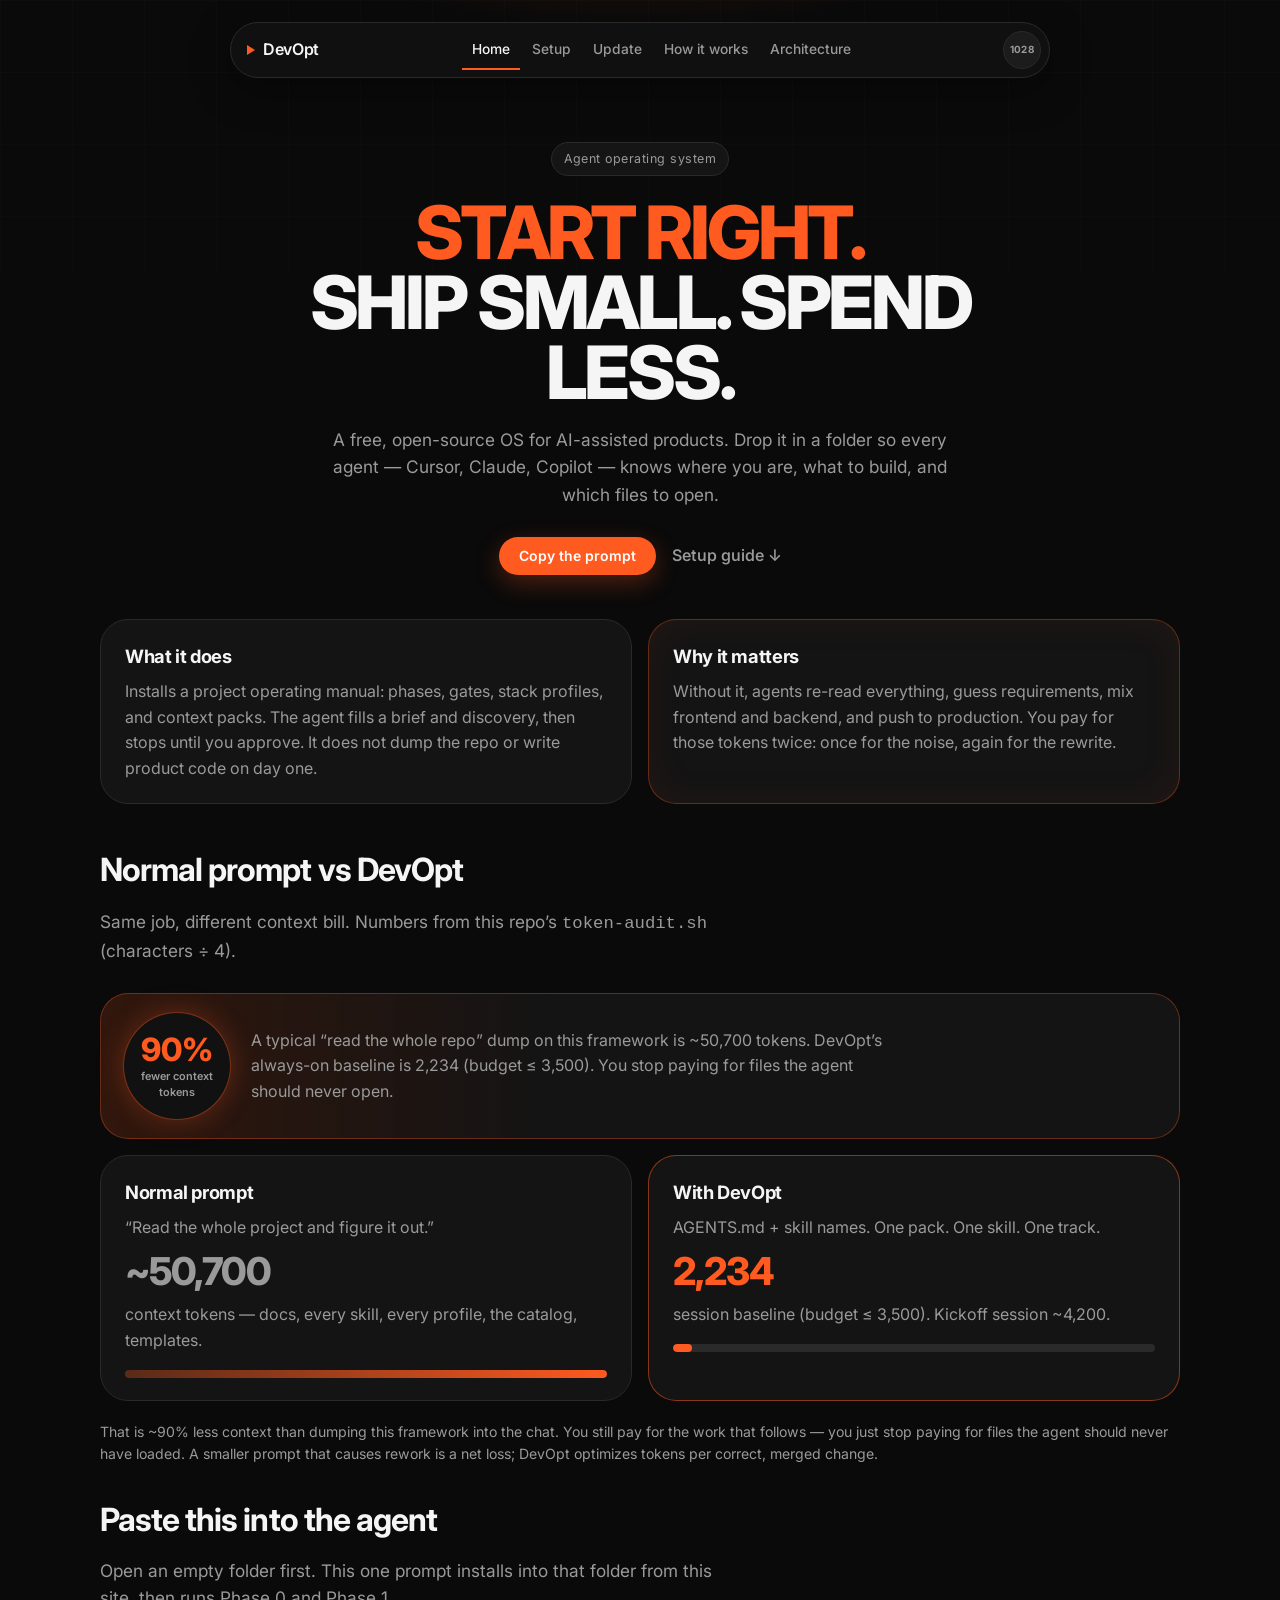
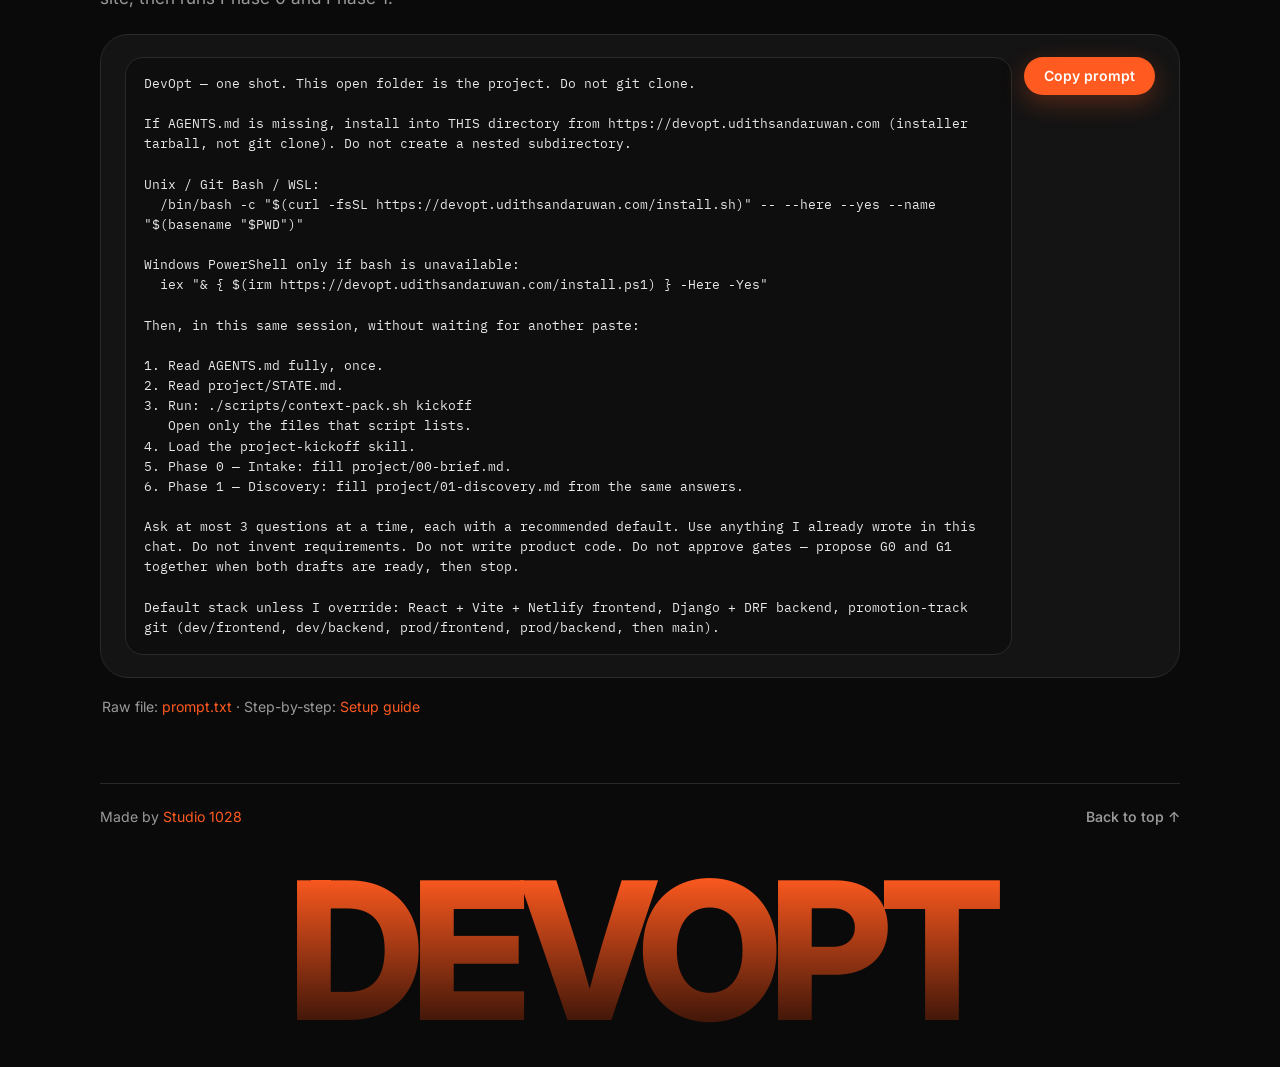
==== commit 8d5df3d7: "feat(portal): add Update page with upgrade agent prompt Separate from the Setup one-shot: manual sel" ====
--- a/site/index.html
+++ b/site/index.html
@@ -15,8 +15,9 @@
     <header class="bar">
       <a class="mark" href="./"><span aria-hidden="true"></span> DevOpt</a>
       <nav>
-        <a href="./">Home</a>
+        <a href="./" aria-current="page">Home</a>
         <a href="./setup.html">Setup</a>
+        <a href="./update.html">Update</a>
         <a href="./how.html">How it works</a>
         <a href="./architecture.html">Architecture</a>
       </nav>
--- a/site/assets/site.css
+++ b/site/assets/site.css
@@ -36,7 +36,7 @@
 .bar {
   position: sticky; top: 16px; z-index: 20;
   display: flex; align-items: center; gap: 8px;
-  width: min(720px, 100%); margin: 0 auto 56px;
+  width: min(820px, 100%); margin: 0 auto 56px;
   padding: 7px 8px 7px 16px;
   background: rgba(18,18,18,.86);
   border: 1px solid var(--line);
@@ -56,8 +56,9 @@
 .mark:hover { color: var(--text); }
 nav { display: flex; justify-content: center; gap: 2px; flex: 1; }
 nav a {
-  color: var(--muted); font-size: .9rem; font-weight: 500;
-  padding: 8px 12px; border-radius: 999px;
+  color: var(--muted); font-size: .86rem; font-weight: 500;
+  padding: 8px 10px; border-radius: 999px;
+  white-space: nowrap;
 }
 nav a:hover { color: var(--text); background: #1f1f1f; }
 nav a[aria-current="page"] {
